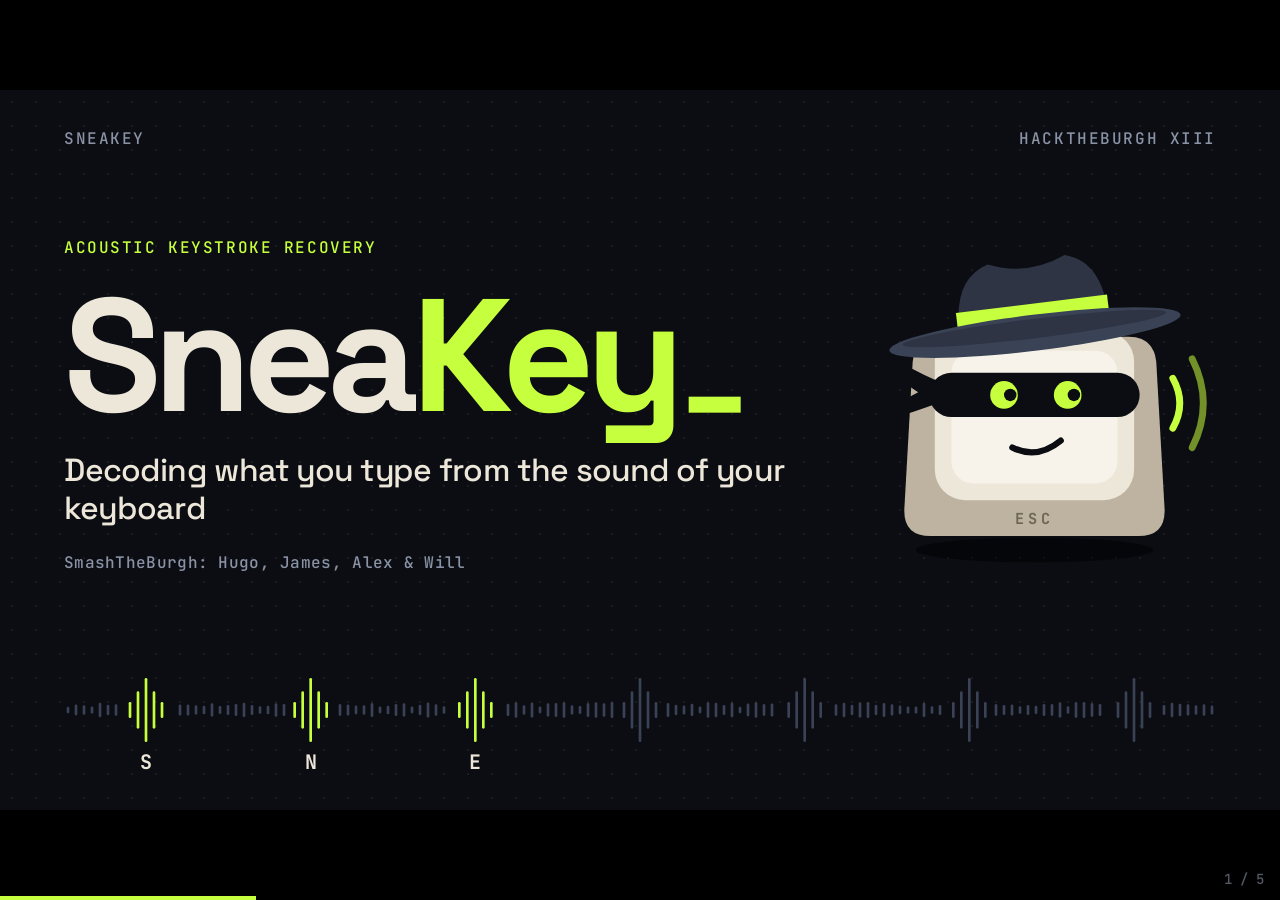
==== presentation/index.html @ 310ee05d "Make 'How SneaKey works' slide text more concise Co-Authored-By: Claude Opus 5.5 <noreply@anthropic." ====
<!doctype html>
<html lang="en">
<head>
<meta charset="utf-8">
<meta name="viewport" content="width=device-width, initial-scale=1">
<title>SneaKey</title>
<link rel="preconnect" href="https://fonts.googleapis.com">
<link href="https://fonts.googleapis.com/css2?family=Space+Grotesk:wght@500;700&family=Inter:wght@400;500;600;700&family=JetBrains+Mono:wght@500;700&display=swap" rel="stylesheet">
<style>
/* ===== Brand tokens ===== */
:root{
  --ink:#0B0D12; --graphite:#1A1E27; --keycap:#EDE7DA; --paper:#F7F3EA; --tab:#D9D0BC;
  --steel:#8A93A6; --dim:#4A5266; --lime:#C6FF3D; --stamp:#E0401F;
  --body-dark:#D6D1C4; --body-dark2:#B9BFCC; --body-paper:#3F3A2F; --label-paper:#5E584B;
  --display:'Space Grotesk', Arial, sans-serif; --text:Inter, Arial, sans-serif; --mono:'JetBrains Mono', Consolas, monospace;
}
*{box-sizing:border-box}
html,body{margin:0;height:100%;background:#000;overflow:hidden}
p,h1,h2,h3,table{margin:0}

/* ===== Stage: fixed 1920x1080 canvas, scaled to fit the window ===== */
#stage{position:fixed;left:50%;top:50%;width:1920px;height:1080px;transform:translate(-50%,-50%) scale(var(--s,0.5));transform-origin:center}
.slide{position:absolute;inset:0;overflow:hidden;opacity:0;visibility:hidden;transition:opacity .5s ease,visibility .5s;font-family:var(--text)}
.slide.active{opacity:1;visibility:visible}
.ink{background-color:var(--ink);background-image:radial-gradient(rgba(237,231,218,.07) 1.5px,transparent 1.5px);background-size:36px 36px;color:var(--keycap)}
.paper{background:var(--keycap);color:var(--ink)}
.content{position:absolute;inset:0;padding:140px 96px 120px;display:flex;flex-direction:column;gap:40px}

/* ===== Type ===== */
.hdr{position:absolute;top:56px;left:96px;right:96px;display:flex;justify-content:space-between;font:500 24px/1.4 var(--mono);letter-spacing:.14em;text-transform:uppercase;color:var(--steel)}
.paper .hdr{color:var(--label-paper)}
.foot{position:absolute;left:96px;right:96px;bottom:48px;font:500 24px/1.4 var(--mono);letter-spacing:.06em;color:var(--steel)}
.paper .foot{color:var(--label-paper)}
.title{font:700 84px/1 var(--display);letter-spacing:-.045em}
.lbl{font:700 24px/1.4 var(--mono);letter-spacing:.12em}
.lime{color:var(--lime)}
.hl{background:var(--lime);color:var(--ink);border-radius:8px;padding:0 12px}
.body{font-size:28px;line-height:1.4}
.ink .body{color:var(--body-dark)} .paper .body{color:var(--body-paper)}

/* ===== Motifs ===== */
.stamp{position:absolute;border:5px solid var(--stamp);border-radius:9px;padding:6px 18px;font:700 36px/1.3 var(--mono);letter-spacing:.12em;color:var(--stamp);text-align:center;transform:rotate(var(--r,-8deg))}
.ink .stamp{background:var(--ink)} .paper .stamp{background:var(--keycap)}
.cursor{display:inline-block;background:var(--lime);animation:blink 1.1s steps(1) infinite}
@keyframes blink{0%,49%{opacity:1}50%,100%{opacity:0}}
.mascot{position:absolute;animation:bob 3.2s ease-in-out infinite}
@keyframes bob{0%,100%{translate:0 0}50%{translate:0 -10px}}

/* ===== Build-in animations: play each time a slide becomes active =====
   Add class="anim" and optional style="--d:.4s" (delay) / "--a:fade" (type). */
.anim{opacity:0}
.active .anim{animation:var(--a,rise) .7s cubic-bezier(.2,.8,.2,1) var(--d,0s) both}
.active .mascot.anim{animation:var(--a,rise) .7s cubic-bezier(.2,.8,.2,1) var(--d,0s) both,bob 3.2s ease-in-out calc(var(--d,0s) + .7s) infinite}
.active .stamp.anim{animation:stamp .55s cubic-bezier(.3,1.4,.5,1) var(--d,0s) both}
@keyframes rise{from{opacity:0;transform:translateY(40px)}to{opacity:1;transform:none}}
@keyframes fade{from{opacity:0}to{opacity:1}}
@keyframes stamp{0%{opacity:0;transform:rotate(var(--r,-8deg)) scale(2.4)}100%{opacity:1;transform:rotate(var(--r,-8deg)) scale(1)}}

/* ===== Slide-specific ===== */
.cases{display:grid;grid-template-columns:repeat(4,1fr);gap:28px}
.case{display:flex;flex-direction:column}
.case .tab{align-self:flex-start;background:var(--tab);border-radius:15px 15px 0 0;padding:9px 24px}
.case .file{flex:1;display:flex;flex-direction:column;gap:16px;background:var(--paper);border:3px solid var(--ink);border-radius:0 15px 15px 15px;padding:36px}
.case .who{font:500 24px/1.4 var(--mono);color:var(--label-paper)}
.case .big{font:700 96px/1 var(--display);letter-spacing:-.04em}
.case .body{font-size:30px}
.case.us .tab{background:var(--lime)} .case.us .file{background:var(--ink)} .case.us .who{color:var(--steel)} .case.us .big{color:var(--lime);font-size:56px} .case.us .body{color:var(--body-dark)}
.bar{background:var(--ink);color:var(--keycap);border-radius:24px;padding:40px 48px}
.bar .body{font-size:32px}

.pipe{display:flex;align-items:center;gap:10px;margin-top:20px}
.step{flex:1;height:440px;display:flex;flex-direction:column;gap:14px;background:var(--graphite);border-radius:24px;padding:24px}
.step.last{border:3px solid var(--lime)}
.step h3{font:700 40px/1.1 var(--display);letter-spacing:-.03em}
.step .cap{font-size:26px;line-height:1.4;color:var(--body-dark2)}
.arrow{width:30px;flex:none}
.guess{height:132px;display:flex;flex-direction:column;justify-content:center;gap:8px}
.guess div{display:flex;align-items:center;gap:12px}
.key{width:38px;height:38px;display:flex;align-items:center;justify-content:center;border-radius:7px;background:var(--keycap);color:var(--ink);font:700 24px var(--mono)}
.train{display:flex;align-items:center;gap:48px;background:var(--keycap);color:var(--ink);border-radius:24px;padding:32px 40px}
.train .stat{display:flex;flex-direction:column;align-items:flex-start;gap:8px}
.train .num{font:700 64px/1 var(--display);letter-spacing:-.04em}
.train small{font-size:24px;color:var(--body-paper)}

.hw{display:grid;grid-template-columns:900px 1fr;gap:44px;align-items:start}
.hw-steps{display:flex;flex-direction:column;gap:16px}
.hw-step{display:grid;grid-template-columns:64px 1fr;gap:16px;background:var(--graphite);border-radius:20px;padding:20px 28px}
.hw-step.svm{border:3px solid var(--lime)}
.hw-step .n{font:700 40px/1.1 var(--display);color:var(--lime)}
.hw-step h3{font:700 34px/1.15 var(--display);letter-spacing:-.02em;margin-bottom:8px}
.hw-step .cap{font-size:23px;line-height:1.38;color:var(--body-dark2)}
.tag{display:inline-block;margin-left:10px;padding:2px 10px;border-radius:6px;background:var(--lime);color:var(--ink);font:700 18px/1.4 var(--mono);letter-spacing:.08em;vertical-align:4px}
.svmfig{margin:0;display:flex;flex-direction:column;gap:18px;background:var(--graphite);border-radius:24px;padding:28px 30px}
.svmfig figcaption{font-size:22px;line-height:1.4;color:var(--body-dark2)}

table.results{width:1250px;border-collapse:collapse;font-size:32px}
table.results th,table.results td{padding:28px 28px;text-align:left}
table.results th{background:var(--ink);color:var(--keycap);font-weight:600}
table.results th:nth-child(2),table.results td:nth-child(2){text-align:center}
table.results tr:nth-child(odd) td{background:var(--paper)} table.results tr:nth-child(even) td{background:#E4DCCB}
table.results tr.hit td{background:var(--lime);font-weight:700}

.steps{width:780px;display:flex;flex-direction:column;gap:52px}
.steps .body{font-size:30px}
.frame{position:absolute;left:960px;top:260px;width:864px;height:620px;background:var(--graphite);border-radius:24px}
#transcript{position:absolute;left:60px;top:60px;width:744px;font-family:var(--mono);color:var(--keycap)}
#transcript .line{font-size:52px;font-weight:700;letter-spacing:4px;height:72px;white-space:pre}
#transcript .bars{display:flex;gap:8px;align-items:flex-end;height:120px;margin-top:40px}
#transcript .bars div{width:36px;border-radius:4px}

.grid4{display:grid;grid-template-columns:1fr 1fr;gap:32px;margin-top:20px}
.tip{display:flex;flex-direction:column;gap:18px;background:var(--paper);border:3px solid var(--ink);border-radius:24px;padding:44px;min-height:330px}
.tip h3{font:700 52px/1.1 var(--display);letter-spacing:-.03em}
.tip .body{font-size:32px}
.tip.dark{background:var(--ink);color:var(--keycap)} .tip.dark .body{color:var(--body-dark)}
.grid2{grid-template-columns:1fr 1fr}
.ink .tip{background:var(--graphite);border-color:var(--graphite);color:var(--keycap)} .ink .tip .body{color:var(--body-dark)}
.tip .chal{font:600 34px/1.3 var(--text);color:var(--lime);min-height:2.6em}

.limits{width:1200px;display:flex;flex-direction:column;gap:30px}
.limits div{display:flex;gap:28px;align-items:baseline}
.limits .n{width:56px;font:700 26px var(--mono);color:var(--lime)}
.limits .t{flex:1;font-size:34px;line-height:1.35;color:var(--body-dark)}

/* ===== Chrome: progress bar, counter, notes ===== */
#progress{position:fixed;left:0;bottom:0;height:4px;background:var(--lime);transition:width .4s}
#counter{position:fixed;right:16px;bottom:12px;font:500 14px var(--mono);color:#8A93A6;opacity:.6}
#notes{position:fixed;left:0;right:0;bottom:0;max-height:40vh;overflow:auto;background:rgba(11,13,18,.95);color:#EDE7DA;font:16px/1.5 Inter, Arial, sans-serif;padding:16px 24px 24px;border-top:2px solid #C6FF3D;white-space:pre-wrap;display:none}
#notes.show{display:block}
aside.notes{display:none}
</style>
</head>
<body>

<!-- Mascot drawings (Agent Esc). Each slide reuses one with <use href="#esc-..."> -->
<svg width="0" height="0" style="position:absolute" aria-hidden="true">
  <defs>
    <g id="esc-body">
      <path d="M58 82 H194 Q212 82 214 100 L220 206 Q221 226 201 226 H51 Q31 226 32 206 L38 100 Q40 82 58 82 Z" fill="#BDB3A0"/>
      <rect x="54" y="78" width="144" height="122" rx="22" fill="#EDE7DA"/>
      <rect x="66" y="92" width="120" height="96" rx="16" fill="#F7F3EA"/>
      <text x="126" y="217" text-anchor="middle" font-family="JetBrains Mono, monospace" font-size="11" font-weight="700" letter-spacing="3" fill="#6E6656">ESC</text>
      <path d="M56 114 Q38 106 22 96 Q28 114 42 122 Q28 128 20 142 Q40 136 56 130 Z" fill="#0B0D12"/>
      <rect x="50" y="108" width="152" height="32" rx="16" fill="#0B0D12"/>
    </g>
    <g id="esc-hat">
      <g transform="rotate(-7 126 76)">
        <path d="M72 78 Q70 34 98 26 Q126 38 154 26 Q182 34 180 78 Z" fill="#2E3444"/>
        <rect x="71" y="58" width="110" height="12" fill="#C6FF3D"/>
        <ellipse cx="126" cy="79" rx="106" ry="13" fill="#3A4256"/>
        <ellipse cx="126" cy="76" rx="96" ry="7" fill="#2E3444"/>
      </g>
    </g>
    <symbol id="esc-listen" viewBox="0 0 260 250">
      <ellipse cx="126" cy="236" rx="86" ry="9" fill="#000" opacity="0.5"/>
      <path d="M226 112 Q236 130 226 148" fill="none" stroke="#C6FF3D" stroke-width="5" stroke-linecap="round"/>
      <path d="M240 98 Q256 130 240 162" fill="none" stroke="#C6FF3D" stroke-width="5" stroke-linecap="round" opacity="0.55"/>
      <use href="#esc-body"/>
      <circle cx="104" cy="124" r="10" fill="#C6FF3D"/><circle cx="150" cy="124" r="10" fill="#C6FF3D"/>
      <circle cx="108.5" cy="124" r="4.5" fill="#0B0D12"/><circle cx="154.5" cy="124" r="4.5" fill="#0B0D12"/>
      <path d="M110 162 Q128 171 145 157" fill="none" stroke="#0B0D12" stroke-width="4.5" stroke-linecap="round"/>
      <use href="#esc-hat"/>
    </symbol>
    <symbol id="esc-decode" viewBox="0 0 260 250">
      <ellipse cx="126" cy="236" rx="86" ry="9" fill="#000" opacity="0.5"/>
      <use href="#esc-body"/>
      <rect x="90" y="119" width="28" height="9" rx="4.5" fill="#C6FF3D"/><rect x="136" y="119" width="28" height="9" rx="4.5" fill="#C6FF3D"/>
      <path d="M114 162 H142" fill="none" stroke="#0B0D12" stroke-width="4.5" stroke-linecap="round"/>
      <use href="#esc-hat"/>
    </symbol>
    <symbol id="esc-closed" viewBox="0 0 260 250">
      <ellipse cx="126" cy="236" rx="86" ry="9" fill="#000" opacity="0.3"/>
      <use href="#esc-body"/>
      <path d="M93 129 Q104 114 115 129" fill="none" stroke="#C6FF3D" stroke-width="6" stroke-linecap="round"/>
      <path d="M139 129 Q150 114 161 129" fill="none" stroke="#C6FF3D" stroke-width="6" stroke-linecap="round"/>
      <path d="M106 156 Q127 178 148 156 Z" fill="#0B0D12"/>
      <use href="#esc-hat"/>
    </symbol>
  </defs>
</svg>

<div id="stage">

<!-- ================= 1. TITLE ================= -->
<section class="slide ink">
  <div class="hdr"><span>SneaKey</span><span>HackTheBurgh XIII</span></div>
  <div class="anim" style="position:absolute;left:96px;top:220px;width:1120px;display:flex;flex-direction:column;gap:36px;--a:fade">
    <p class="lbl lime" style="font-weight:500;letter-spacing:.14em">ACOUSTIC KEYSTROKE RECOVERY</p>
    <h1 style="font:700 240px/.9 var(--display);letter-spacing:-.05em;display:flex;align-items:flex-end">Snea<span class="lime">Key</span><span class="cursor" style="width:78px;height:24px;margin:0 0 22px 18px"></span></h1>
    <p style="font:500 48px/1.2 var(--display);letter-spacing:-.02em">Decoding what you type from the sound of your keyboard</p>
    <p style="font:500 24px var(--mono);letter-spacing:.06em;color:var(--steel)">SmashTheBurgh: Hugo, James, Alex & Will</p>
  </div>
  <svg class="mascot anim" style="left:1290px;top:200px;--d:.3s" width="540" height="519" role="img" aria-label="Agent Esc, the SneaKey mascot, listening"><use href="#esc-listen"/></svg>
  <svg id="strip" style="position:absolute;left:96px;top:880px" width="1728" height="150" viewBox="0 0 1728 150" role="img" aria-label="Waveform: each keystroke spike decodes a letter of SNEAKEY"></svg>
  <aside class="notes">Leave this slide up during the skit (about 1 minute). The strip at the bottom animates on its own.
Timing for a 4-minute slot: skit 1:00, then about 30 seconds per slide.
Opening line after the skit: “That was acted, but the attack is real. Every key on your keyboard sounds slightly different, and a computer can learn to tell them apart.”</aside>
</section>

<!-- ================= 2. RESEARCH ================= -->
<section class="slide paper">
  <div class="hdr"><span>SneaKey</span><span>HackTheBurgh XIII</span></div>
  <div class="content">
    <h2 class="title">Past research</h2>
    <div class="cases">
      <div class="case anim" style="--d:.1s"><p class="tab lbl">2004</p><div class="file"><p class="who">Asonov &amp; Agrawal</p><p class="big">79%</p><p class="body">of keys identified. The first published attack.</p></div></div>
      <div class="case anim" style="--d:.25s"><p class="tab lbl">2005</p><div class="file"><p class="who">Zhuang, Zhou &amp; Tygar</p><p class="big">96%</p><p class="body">of characters at best, using English spelling correction.</p></div></div>
      <div class="case anim" style="--d:.4s"><p class="tab lbl">2023</p><div class="file"><p class="who">Harrison, Toreini &amp; Mehrnezhad</p><p class="big">93%</p><p class="body">over a Zoom call (95% from a nearby phone).</p></div></div>
      <div class="case us anim" style="--d:.55s"><p class="tab lbl">2026</p><div class="file"><p class="who">SneaKey</p><p class="big">Real typing</p><p class="body">Continuous typing, recorded by a laptop’s built-in mic.</p></div></div>
    </div>
    <div class="bar anim" style="--d:.7s"><p class="body" style="color:var(--keycap);display:flex;gap:.3em"><b class="lime" style="flex:none">Why it matters:</b><span>video calls, recorded meetings and phones on the table could all pose an acoustic security risk.</span></p></div>
  </div>
  <p class="foot">SOURCES: IEEE S&amp;P 2004 · ACM CCS 2005 · IEEE EuroS&amp;P Workshops 2023 (arXiv 2308.01074)</p>
  <aside class="notes">“Researchers have warned about this for 20 years. In 2023 it worked over a Zoom call with 93% accuracy. We wanted to see if we could build it ourselves in a weekend.”
If asked: the 2023 study pressed each key 25 times in a row, one at a time, which is easier than real typing. We tested real, continuous typing.</aside>
</section>

<!-- ================= 3. HOW IT WORKS ================= -->
<section class="slide ink">
  <div class="hdr"><span>SneaKey</span><span>HackTheBurgh XIII</span></div>
  <svg class="mascot anim" style="left:1614px;top:50px;--a:fade;--d:1.6s" width="210" height="202" role="img" aria-label="Agent Esc decoding"><use href="#esc-decode"/></svg>
  <div class="content" style="gap:28px">
    <h2 class="title">How SneaKey <span class="lime">works</span></h2>
    <div class="hw">
      <div class="hw-steps">
        <div class="hw-step anim" style="--d:.1s"><p class="n">01</p><div><h3>Find the clicks</h3><p class="cap">Spot sudden jumps in loudness.</p></div></div>
        <div class="hw-step anim" style="--d:.3s"><p class="n">02</p><div><h3>Keep real presses <span class="tag">GBDT</span></h3><p class="cap">Throw out key releases and background noise.</p></div></div>
        <div class="hw-step svm anim" style="--d:.5s"><p class="n">03</p><div><h3>Name the key <span class="tag">SVM</span></h3><p class="cap">Match each press’s sound fingerprint to a key, with a score for every key.</p></div></div>
        <div class="hw-step anim" style="--d:.7s"><p class="n">04</p><div><h3>Filter to real words <span class="tag">LM</span></h3><p class="cap">Keep only the likely letters, then pick the most English-looking text.</p></div></div>
      </div>
      <figure class="svmfig anim" style="--d:.9s">
        <p class="lbl lime">INSIDE STEP 03 · THE SVM</p>
        <svg viewBox="0 0 720 330" width="100%" role="img" aria-label="Illustration of an SVM boundary separating sound fingerprints of the T key from the H key">
          <path d="M300,40 C360,110 300,190 390,300" fill="none" stroke="#EDE7DA" stroke-width="3"/>
          <path d="M262,40 C322,110 262,190 352,300" fill="none" stroke="#8A93A6" stroke-width="2" stroke-dasharray="6 6"/>
          <path d="M338,40 C398,110 338,190 428,300" fill="none" stroke="#8A93A6" stroke-width="2" stroke-dasharray="6 6"/>
          <g fill="#C6FF3D">
            <circle cx="120" cy="100" r="9"/><circle cx="160" cy="155" r="9"/><circle cx="90" cy="190" r="9"/>
            <circle cx="200" cy="110" r="9"/><circle cx="140" cy="235" r="9"/><circle cx="210" cy="210" r="9"/>
            <circle cx="70" cy="135" r="9"/><circle cx="276" cy="145" r="9"/>
          </g>
          <g fill="#E0401F">
            <circle cx="520" cy="110" r="9"/><circle cx="580" cy="165" r="9"/><circle cx="470" cy="210" r="9"/>
            <circle cx="620" cy="100" r="9"/><circle cx="560" cy="245" r="9"/><circle cx="640" cy="210" r="9"/>
            <circle cx="404" cy="200" r="9"/><circle cx="354" cy="88" r="9"/>
          </g>
          <g fill="none" stroke="#EDE7DA" stroke-width="2.5">
            <circle cx="276" cy="145" r="17"/><circle cx="354" cy="88" r="17"/><circle cx="404" cy="200" r="17"/>
          </g>
          <circle cx="232" cy="275" r="12" fill="#0B0D12" stroke="#EDE7DA" stroke-width="3"/>
          <text x="232" y="282" text-anchor="middle" font-family="JetBrains Mono, monospace" font-size="18" font-weight="700" fill="#EDE7DA">?</text>
          <text x="20" y="28" font-family="JetBrains Mono, monospace" font-size="22" font-weight="700" fill="#C6FF3D">clicks of T</text>
          <text x="700" y="28" text-anchor="end" font-family="JetBrains Mono, monospace" font-size="22" font-weight="700" fill="#E0401F">clicks of H</text>
          <text x="254" y="282" font-family="Inter, Arial, sans-serif" font-size="20" fill="#D6D1C4">new click → T side</text>
          <text x="440" y="320" font-family="Inter, Arial, sans-serif" font-size="18" fill="#8A93A6">boundary + margin (dashed)</text>
        </svg>
        <figcaption>Each dot is a training click. A new click gets the key on its side of the boundary.</figcaption>
      </figure>
    </div>
  </div>
  <aside class="notes">One sentence per step:
1. “First we find the clicks: moments where the sound suddenly jumps compared with the room’s background.”
2. “Not every click is a key press. Keys click on release too, so a gradient-boosted tree model checks 13 traits of each click and keeps the real presses.”
3. “For each press we take a 32 ms fingerprint of its pitches, and an SVM, which learned where each key’s fingerprints fall, scores every key.” Point at the figure: “Here it’s squashed to 2D. T’s clicks on one side, H’s on the other; a new click is named by which side it lands on.”
4. “That gives us a probability for each key, so only a few letters are possible per click. A language model then picks the combination that looks most like English.”
The figure is an illustration, not real data.</aside>
</section>

<!-- ================= 4. RESULTS ================= -->
<section class="slide paper">
  <div class="hdr"><span>SneaKey</span><span>HackTheBurgh XIII</span></div>
  <div class="content">
    <h2 class="title">How well does it work?</h2>
    <table class="results anim" style="--d:.1s">
      <tr><th style="width:44%">What we measured</th><th style="width:18%;color:var(--lime)">Accuracy</th><th style="width:38%">What it means</th></tr>
      <tr><td>Random guessing</td><td>4%</td><td>1 in 25 keys</td></tr>
      <tr class="hit"><td>Every key press (real typing)</td><td>[49%]</td><td>About half of all keys right</td></tr>
      <tr><td>Clean keystrokes (one key heard clearly)</td><td>[79%]</td><td>About 4 in 5 right</td></tr>
      <tr><td>Clean keystrokes, top 3 guesses</td><td>[91%]</td><td>Right key almost always in its top 3</td></tr>
    </table>
    <p class="body anim" style="width:1250px;--d:.3s">Tested on [9] typing sessions the model never saw, covering [25] keys. Mistakes are usually a <b>neighbouring</b> key.</p>
  </div>
  <svg class="mascot anim" style="left:1424px;top:330px;--d:.5s" width="400" height="385" role="img" aria-label="Agent Esc, case closed"><use href="#esc-closed"/></svg>
  <p class="stamp anim" style="left:1560px;top:680px;width:250px;--r:-12deg;--d:1s">DECODED</p>
  <aside class="notes">“Random guessing gets 4%. On real typing we get about half. When a key is heard cleanly, 4 out of 5, and 9 out of 10 if we allow three guesses.”
Why the gap: about half of key presses are too quiet for the laptop mic, and fast typing makes sounds overlap.
Placeholders, today’s README values: 49.4%, 79.2%, 91.0%, 9 sessions, 25 keys. With 100+ participants these will change; use the final model’s numbers.</aside>
</section>

<!-- ================= 5. TRACKS ================= -->
<section class="slide ink">
  <div class="hdr"><span>SneaKey</span><span>HackTheBurgh XIII</span></div>
  <div class="content" style="gap:20px">
    <h2 class="title">Our <span class="lime">tracks</span></h2>
    <div class="grid4 grid2">
      <div class="tip anim" style="--d:.1s;min-height:420px"><p class="lbl lime">TRACK 01</p><h3>G-Research</h3><p class="chal">Making the invisible visible</p><p class="body">Keycap frequencies are a leak nobody can see. SneaKey visualises this risk.</p></div>
      <div class="tip anim" style="--d:.25s;min-height:420px"><p class="lbl lime">TRACK 02</p><h3>HRT</h3><p class="chal">Best use of data for predictions and decision making</p><p class="body">50 hackathon participants entered our unconspicuous speed typing contest. SneaKey recorded every keystroke’s sound and label to train our model.</p></div>
    </div>
  </div>
  <aside class="notes">G-Research: “The sound of typing is invisible information. We make it visible as text you can read, and that’s what shows people the risk is real.”
HRT: “We didn’t download a dataset. We ran a speed typing contest here, and 50 other participants typed for us while we recorded the sound and every key they pressed. That’s the data the model learned to predict from.”
Timing: this slide adds about 30 seconds, so the talk is now about 4:30. Trim elsewhere if the slot is strict.</aside>
</section>

</div>

<div id="progress"></div>
<div id="counter"></div>
<div id="notes"></div>

<script>
/* ===== Navigation: ←/→, Space, PageUp/PageDown, Home/End, click. F = fullscreen, N = speaker notes ===== */
const slides=[...document.querySelectorAll('.slide')], stage=document.getElementById('stage');
let cur=0;
function fit(){stage.style.setProperty('--s',Math.min(innerWidth/1920,innerHeight/1080))}
function show(i){
  cur=Math.max(0,Math.min(slides.length-1,i));
  slides.forEach((s,k)=>s.classList.toggle('active',k===cur));
  document.getElementById('progress').style.width=((cur+1)/slides.length*100)+'%';
  document.getElementById('counter').textContent=(cur+1)+' / '+slides.length;
  const n=slides[cur].querySelector('aside.notes');document.getElementById('notes').textContent=n?n.textContent.trim():'';
  history.replaceState(null,'','#'+(cur+1));
}
addEventListener('resize',fit);
addEventListener('keydown',e=>{
  if(['ArrowRight','PageDown',' ','Enter'].includes(e.key)){e.preventDefault();show(cur+1)}
  else if(['ArrowLeft','PageUp','Backspace'].includes(e.key)){e.preventDefault();show(cur-1)}
  else if(e.key==='Home')show(0); else if(e.key==='End')show(slides.length-1);
  else if(e.key==='f'||e.key==='F'){document.fullscreenElement?document.exitFullscreen():document.documentElement.requestFullscreen()}
  else if(e.key==='n'||e.key==='N'){document.getElementById('notes').classList.toggle('show')}
});
addEventListener('click',e=>{if(e.target.closest('#notes,video,a'))return;show(e.clientX>innerWidth/2?cur+1:cur-1)});
fit();show((parseInt(location.hash.slice(1))||1)-1);

/* ===== Seeded random so the illustrations look the same every time ===== */
function rng(seed){return()=>(seed=(seed*16807)%2147483647)/2147483647}

/* ===== Cover strip: spikes light up and decode S-N-E-A-K-E-Y ===== */
(function(){
  const svg=document.getElementById('strip'),L='SNEAKEY',W=1728,N=L.length,seg=W/N,y=50,r=rng(11),H=[10,26,46,26,10];
  const cx=[...Array(N)].map((_,i)=>Math.round(seg*i+seg/2));let o='';
  for(let x=6;x<W;x+=12){if(cx.some(c=>Math.abs(x-c)<40))continue;const h=3+r()*7;o+=`<line x1="${x}" x2="${x}" y1="${y-h}" y2="${y+h}" stroke="#3A4256" stroke-width="4" stroke-linecap="round"/>`}
  cx.forEach((c,i)=>{o+=`<g id="k${i}" stroke="#3A4256" stroke-width="4" stroke-linecap="round">`+H.map((h,j)=>`<line x1="${c+(j-2)*12}" x2="${c+(j-2)*12}" y1="${y-h}" y2="${y+h}"/>`).join('')+`</g><text id="t${i}" x="${c}" y="138" text-anchor="middle" font-family="JetBrains Mono, monospace" font-size="30" font-weight="700" fill="${i>=N-3?'#C6FF3D':'#EDE7DA'}" opacity="0">${L[i]}</text>`});
  svg.innerHTML=o;let n=0;
  function step(){if(n<N){svg.querySelector('#k'+n).setAttribute('stroke','#C6FF3D');svg.querySelector('#t'+n).setAttribute('opacity','1');n++;setTimeout(step,420)}
    else setTimeout(()=>{for(let k=0;k<N;k++){svg.querySelector('#k'+k).setAttribute('stroke','#3A4256');svg.querySelector('#t'+k).setAttribute('opacity','0')}n=0;step()},2600)}
  setTimeout(step,700);
})();

/* ===== Pipeline illustrations (not real data) ===== */
document.querySelectorAll('svg.wave').forEach(svg=>{
  const kind=svg.dataset.kind,r=rng(7),y=60,C=[36,96,156,212];let noise='',spikes='',o='';
  if(kind==='raw'||kind==='marks'){
    for(let x=4;x<240;x+=6){const d=Math.min(...C.map(c=>Math.abs(x-c)));
      if(d<=12){const h=[44,30,16][Math.floor(d/6)]||8;spikes+=`M${x} ${y-h}V${y+h} `}else{const h=2+r()*4;noise+=`M${x} ${(y-h).toFixed(0)}V${(y+h).toFixed(0)} `}}
    o=`<path d="${noise}" stroke="#4A5266" stroke-width="3" stroke-linecap="round" ${kind==='marks'?'stroke-opacity=".6"':''}/><path d="${spikes}" stroke="#C6FF3D" stroke-width="3" stroke-linecap="round"/>`;
    if(kind==='marks')C.forEach(c=>o+=`<path d="M${c} 6V114" stroke="#EDE7DA" stroke-width="2" stroke-dasharray="5 4"/><circle cx="${c}" cy="6" r="5" fill="#EDE7DA"/>`);
  }else if(kind==='clip'){
    o='<rect x="30" y="2" width="206" height="116" rx="6" fill="#C6FF3D" fill-opacity=".1" stroke="#C6FF3D" stroke-width="2" stroke-dasharray="6 4"/>';
    for(let x=6,i=0;x<240;x+=8,i++){const t=(x-40)/200,h=x<40?3:Math.max(3,52*Math.exp(-t*4.5)*(.75+.25*Math.abs(Math.sin(i*1.7))));spikes+=`M${x} ${(y-h).toFixed(0)}V${(y+h).toFixed(0)} `}
    o+=`<path d="${spikes}" stroke="#C6FF3D" stroke-width="4" stroke-linecap="round"/>`;
  }else if(kind==='spec'){
    for(let c=0;c<12;c++)for(let w=0;w<8;w++){const t=c/12,f=w/8;let v=Math.exp(-t*3)*(.5+.5*Math.sin(f*9+1.3))*(t>.05?1:.15)+r()*.1;v=Math.min(1,Math.max(.05,v));
      o+=`<rect x="${c*20+1}" y="${w*15+1}" width="18" height="13" rx="2" fill="#C6FF3D" fill-opacity="${v.toFixed(2)}"/>`}
  }
  svg.innerHTML=o;
});

/* ===== Demo placeholder: live transcript with per-key confidence (made-up values) ===== */
(function(){
  const box=document.getElementById('transcript');if(!box)return;
  const line=box.querySelector('.line'),bars=box.querySelector('.bars'),P=['hello world','sneakey','meet at 9'];let p=0,i=0,blink=true;
  const esc=s=>s.replace(/&/g,'&amp;').replace(/</g,'&lt;');
  function render(){line.innerHTML='&gt; '+esc(P[p].slice(0,i))+'<span style="color:#C6FF3D">'+(blink?'_':' ')+'</span>'}
  function bar(ch){const d=document.createElement('div');if(ch===' '){d.style.height='6px';d.style.background='#2B3140'}else{const c=.35+Math.random()*.65;d.style.height=Math.round(c*110)+'px';d.style.background=c>.7?'#C6FF3D':c>.5?'#8A93A6':'#4A5266'}bars.appendChild(d)}
  function tick(){if(i<P[p].length){bar(P[p][i]);i++;render();setTimeout(tick,260+Math.random()*180)}else setTimeout(()=>{p=(p+1)%P.length;i=0;bars.innerHTML='';render();tick()},2200)}
  setInterval(()=>{blink=!blink;render()},530);render();setTimeout(tick,800);
})();
</script>
</body>
</html>
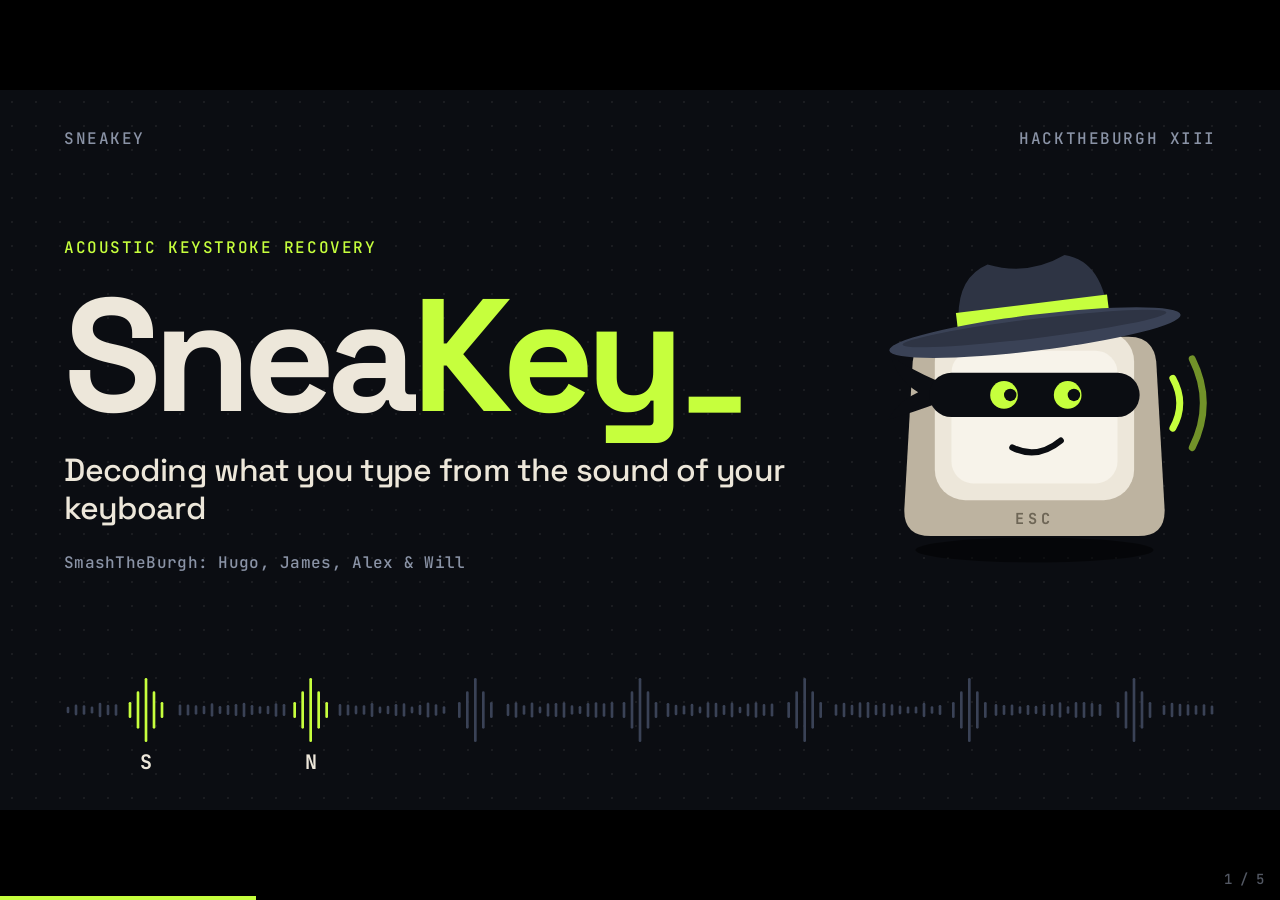
==== commit 381e2851: "Update results slide with keyboard_timing_v6 figures Co-Authored-By: Claude Opus 5.5 <noreply@anthro" ====
--- a/presentation/index.html
+++ b/presentation/index.html
@@ -94,7 +94,7 @@
 .svmfig figcaption{font-size:22px;line-height:1.4;color:var(--body-dark2)}
 
 table.results{width:1250px;border-collapse:collapse;font-size:32px}
-table.results th,table.results td{padding:28px 28px;text-align:left}
+table.results th,table.results td{padding:22px 28px;text-align:left}
 table.results th{background:var(--ink);color:var(--keycap);font-weight:600}
 table.results th:nth-child(2),table.results td:nth-child(2){text-align:center}
 table.results tr:nth-child(odd) td{background:var(--paper)} table.results tr:nth-child(even) td{background:#E4DCCB}
@@ -273,18 +273,19 @@
     <h2 class="title">How well does it work?</h2>
     <table class="results anim" style="--d:.1s">
       <tr><th style="width:44%">What we measured</th><th style="width:18%;color:var(--lime)">Accuracy</th><th style="width:38%">What it means</th></tr>
-      <tr><td>Random guessing</td><td>4%</td><td>1 in 25 keys</td></tr>
-      <tr class="hit"><td>Every key press (real typing)</td><td>[49%]</td><td>About half of all keys right</td></tr>
-      <tr><td>Clean keystrokes (one key heard clearly)</td><td>[79%]</td><td>About 4 in 5 right</td></tr>
-      <tr><td>Clean keystrokes, top 3 guesses</td><td>[91%]</td><td>Right key almost always in its top 3</td></tr>
+      <tr><td>Random guessing</td><td>2%</td><td>1 in 46 keys</td></tr>
+      <tr><td>Always guess Space</td><td>16%</td><td>The most common key</td></tr>
+      <tr class="hit"><td>From the recording alone</td><td>50%</td><td>About half of all keys right</td></tr>
+      <tr><td>When the click is found correctly</td><td>56%</td><td>More than half named right</td></tr>
+      <tr><td>Right key in its top 5 guesses</td><td>82%</td><td>About 4 in 5, out of 46 keys</td></tr>
     </table>
-    <p class="body anim" style="width:1250px;--d:.3s">Tested on [9] typing sessions the model never saw, covering [25] keys. Mistakes are usually a <b>neighbouring</b> key.</p>
+    <p class="body anim" style="width:1250px;--d:.3s">Tested on a typing session the model never saw: <b>1,045</b> key presses, <b>519</b> found and named correctly.</p>
   </div>
   <svg class="mascot anim" style="left:1424px;top:330px;--d:.5s" width="400" height="385" role="img" aria-label="Agent Esc, case closed"><use href="#esc-closed"/></svg>
   <p class="stamp anim" style="left:1560px;top:680px;width:250px;--r:-12deg;--d:1s">DECODED</p>
-  <aside class="notes">“Random guessing gets 4%. On real typing we get about half. When a key is heard cleanly, 4 out of 5, and 9 out of 10 if we allow three guesses.”
-Why the gap: about half of key presses are too quiet for the laptop mic, and fast typing makes sounds overlap.
-Placeholders, today’s README values: 49.4%, 79.2%, 91.0%, 9 sessions, 25 keys. With 100+ participants these will change; use the final model’s numbers.</aside>
+  <aside class="notes">“Random guessing gets 2%, and always guessing Space gets 16%. From the recording alone we name about half of all keys. When we find the click correctly, it’s 56%, and the right key is in our top 5 guesses 82% of the time.”
+Why the gap between 50% and 56%: some presses are missed or mixed up with key releases and noise. The press filter keeps 85% real presses and finds 77% of them.
+Source: keyboard_timing_v6, one unseen test session of 1,045 presses (519 found and named correctly), 46 keys. Tested on one keyboard, mic and typist, so results will differ elsewhere.</aside>
 </section>
 
 <!-- ================= 5. TRACKS ================= -->
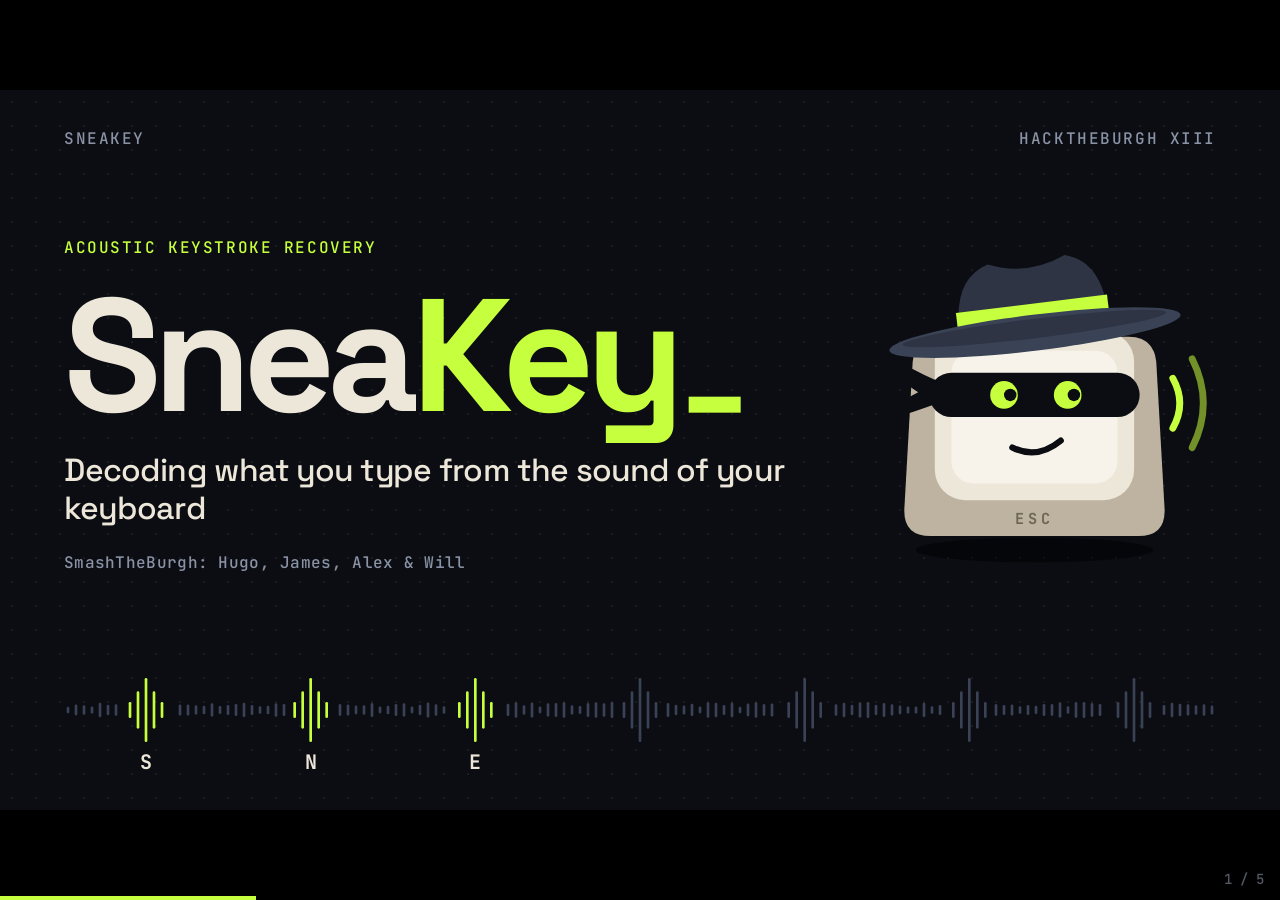
==== commit 6f4daf8d: "Enlarge mascot on 'How SneaKey works' slide Co-Authored-By: Claude Opus 5.5 <noreply@anthropic.com>" ====
--- a/presentation/index.html
+++ b/presentation/index.html
@@ -218,7 +218,7 @@
 <!-- ================= 3. HOW IT WORKS ================= -->
 <section class="slide ink">
   <div class="hdr"><span>SneaKey</span><span>HackTheBurgh XIII</span></div>
-  <svg class="mascot anim" style="left:1614px;top:50px;--a:fade;--d:1.6s" width="210" height="202" role="img" aria-label="Agent Esc decoding"><use href="#esc-decode"/></svg>
+  <svg class="mascot anim" style="left:1574px;top:826px;--a:fade;--d:1.6s" width="250" height="240" role="img" aria-label="Agent Esc decoding"><use href="#esc-decode"/></svg>
   <div class="content" style="gap:28px">
     <h2 class="title">How SneaKey <span class="lime">works</span></h2>
     <div class="hw">
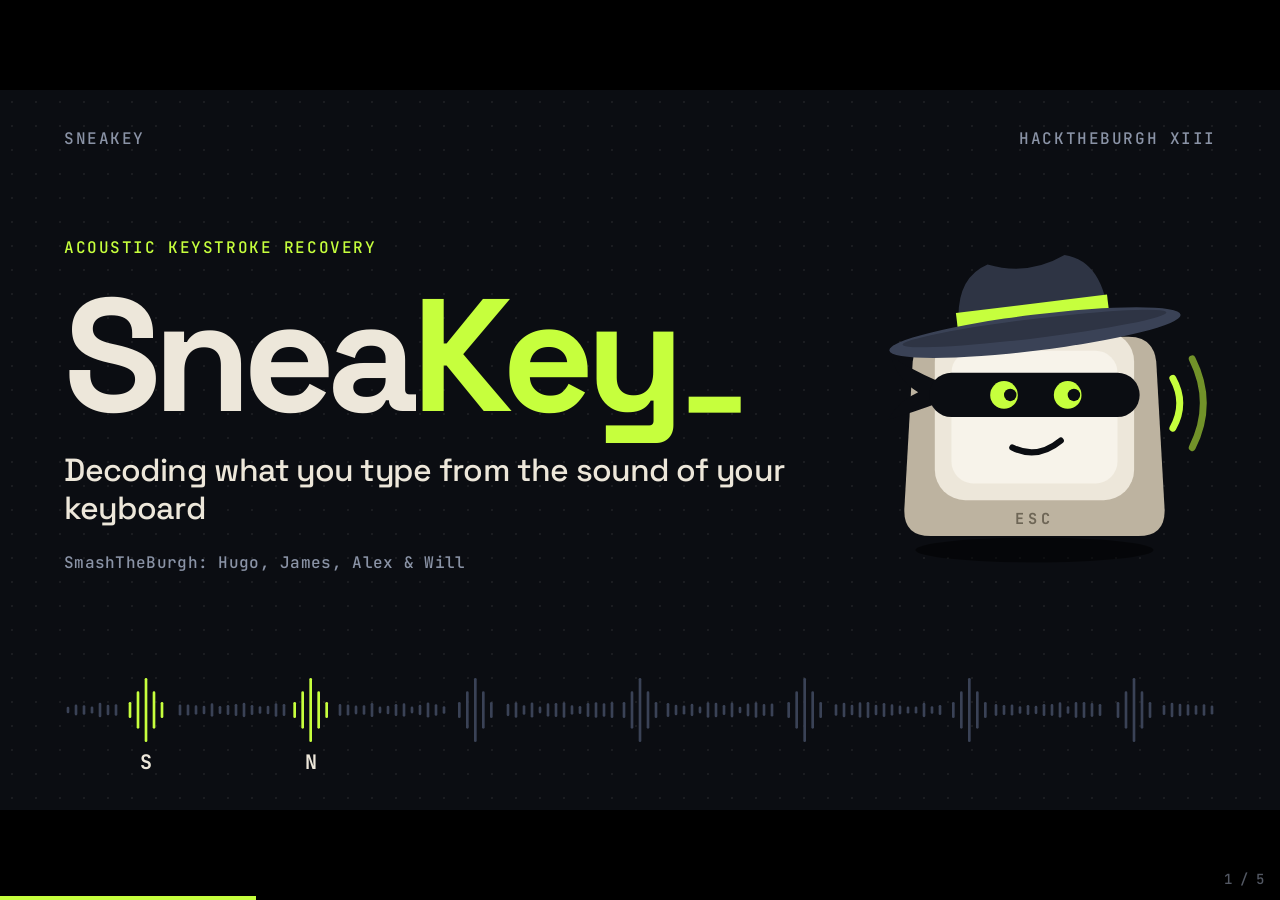
==== commit ac0d7f8b: "Add caveats to past research slide Co-Authored-By: Claude Opus 5.5 <noreply@anthropic.com>" ====
--- a/presentation/index.html
+++ b/presentation/index.html
@@ -203,16 +203,18 @@
   <div class="content">
     <h2 class="title">Past research</h2>
     <div class="cases">
-      <div class="case anim" style="--d:.1s"><p class="tab lbl">2004</p><div class="file"><p class="who">Asonov &amp; Agrawal</p><p class="big">79%</p><p class="body">of keys identified. The first published attack.</p></div></div>
-      <div class="case anim" style="--d:.25s"><p class="tab lbl">2005</p><div class="file"><p class="who">Zhuang, Zhou &amp; Tygar</p><p class="big">96%</p><p class="body">of characters at best, using English spelling correction.</p></div></div>
-      <div class="case anim" style="--d:.4s"><p class="tab lbl">2023</p><div class="file"><p class="who">Harrison, Toreini &amp; Mehrnezhad</p><p class="big">93%</p><p class="body">over a Zoom call (95% from a nearby phone).</p></div></div>
-      <div class="case us anim" style="--d:.55s"><p class="tab lbl">2026</p><div class="file"><p class="who">SneaKey</p><p class="big">Real typing</p><p class="body">Continuous typing, recorded by a laptop’s built-in mic.</p></div></div>
+      <div class="case anim" style="--d:.1s"><p class="tab lbl">2004</p><div class="file"><p class="who">Asonov &amp; Agrawal</p><p class="big">79%</p><p class="body">of keys identified, pressed one at a time. The first published attack.</p></div></div>
+      <div class="case anim" style="--d:.25s"><p class="tab lbl">2005</p><div class="file"><p class="who">Zhuang, Zhou &amp; Tygar</p><p class="big">96%</p><p class="body">of characters at best, only after English spelling correction.</p></div></div>
+      <div class="case anim" style="--d:.4s"><p class="tab lbl">2023</p><div class="file"><p class="who">Harrison, Toreini &amp; Mehrnezhad</p><p class="big">93%</p><p class="body">over a Zoom call (95% from a nearby phone), each key pressed 25 times in a row.</p></div></div>
+      <div class="case us anim" style="--d:.55s"><p class="tab lbl">2026</p><div class="file"><p class="who">SneaKey</p><p class="big">Real typing</p><p class="body">Continuous typing, heard by the same laptop’s built-in mic. No extra device.</p></div></div>
     </div>
     <div class="bar anim" style="--d:.7s"><p class="body" style="color:var(--keycap);display:flex;gap:.3em"><b class="lime" style="flex:none">Why it matters:</b><span>video calls, recorded meetings and phones on the table could all pose an acoustic security risk.</span></p></div>
   </div>
   <p class="foot">SOURCES: IEEE S&amp;P 2004 · ACM CCS 2005 · IEEE EuroS&amp;P Workshops 2023 (arXiv 2308.01074)</p>
   <aside class="notes">“Researchers have warned about this for 20 years. In 2023 it worked over a Zoom call with 93% accuracy. We wanted to see if we could build it ourselves in a weekend.”
-If asked: the 2023 study pressed each key 25 times in a row, one at a time, which is easier than real typing. We tested real, continuous typing.</aside>
+If asked: past work recognised keys in isolation under controlled recording. Asonov’s typist pressed one key at a time; the 2023 study pressed each key 25 times in a row on a MacBook Pro, and its accuracy fell to roughly 40–64% with touch-typing. Zhuang’s raw result was about 60%; the 96% comes after English language constraints.
+How we differ: (1) continuous, natural typing, where keystrokes overlap, so finding each press is part of the problem; (2) the victim laptop’s own mic, with no phone, external mic or Zoom stream. That is the most realistic attack (any app with mic permission) and the hardest audio: centimetres from the keys, with chassis vibration and fan noise.
+Caveat: these accuracies use different tasks and setups, so they aren’t directly comparable with ours.</aside>
 </section>
 
 <!-- ================= 3. HOW IT WORKS ================= -->
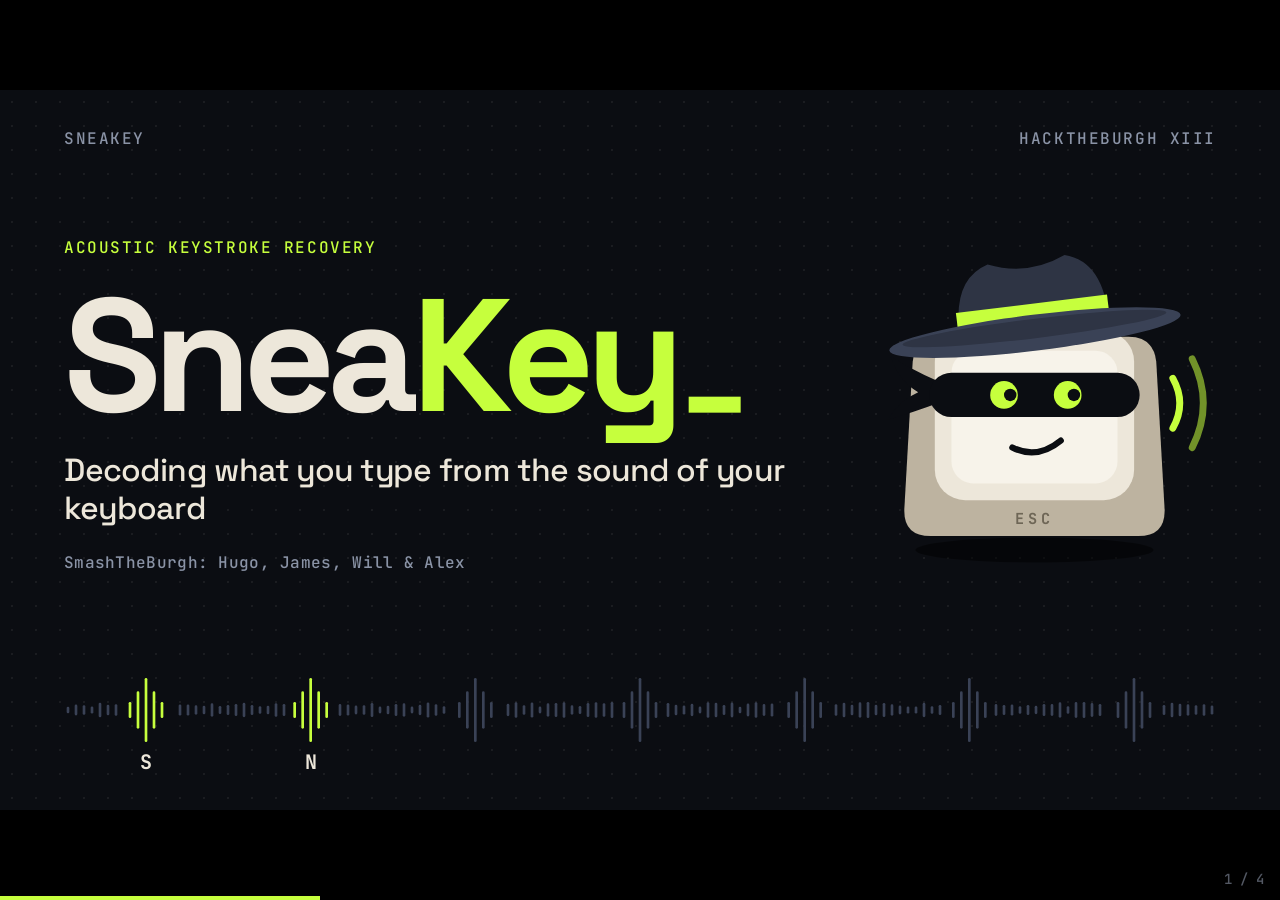
==== commit ac9c7033: "Refactor code structure for improved readability and maintainability" ====
--- a/presentation/index.html
+++ b/presentation/index.html
@@ -60,12 +60,11 @@
 .cases{display:grid;grid-template-columns:repeat(4,1fr);gap:28px}
 .case{display:flex;flex-direction:column}
 .case .tab{align-self:flex-start;background:var(--tab);border-radius:15px 15px 0 0;padding:9px 24px}
-.case .file{flex:1;display:flex;flex-direction:column;gap:16px;background:var(--paper);border:3px solid var(--ink);border-radius:0 15px 15px 15px;padding:36px}
-.case .who{font:500 24px/1.4 var(--mono);color:var(--label-paper)}
-.case .big{font:700 96px/1 var(--display);letter-spacing:-.04em}
-.case .body{font-size:30px}
-.case.us .tab{background:var(--lime)} .case.us .file{background:var(--ink)} .case.us .who{color:var(--steel)} .case.us .big{color:var(--lime);font-size:56px} .case.us .body{color:var(--body-dark)}
-.bar{background:var(--ink);color:var(--keycap);border-radius:24px;padding:40px 48px}
+.case .file{flex:1;display:flex;flex-direction:column;gap:20px;background:var(--paper);border:3px solid var(--ink);border-radius:0 15px 15px 15px;padding:32px}
+.case .big{font:700 46px/1.05 var(--display);letter-spacing:-.03em}
+.case .body{font-size:28px}
+.case.us .tab{background:var(--lime)} .case.us .file{background:var(--ink)} .case.us .big{color:var(--lime)} .case.us .body{color:var(--body-dark)}
+.bar{background:var(--ink);color:var(--keycap);border-radius:24px;padding:32px 48px}
 .bar .body{font-size:32px}
 
 .pipe{display:flex;align-items:center;gap:10px;margin-top:20px}
@@ -85,16 +84,21 @@
 .hw{display:grid;grid-template-columns:900px 1fr;gap:44px;align-items:start}
 .hw-steps{display:flex;flex-direction:column;gap:16px}
 .hw-step{display:grid;grid-template-columns:64px 1fr;gap:16px;background:var(--graphite);border-radius:20px;padding:20px 28px}
-.hw-step.svm{border:3px solid var(--lime)}
+.hw-step{cursor:pointer;border:3px solid transparent;transition:border-color .25s,background .25s}
+.hw-step:hover{border-color:#3A4256}
+.hw-step.on{border-color:var(--lime)}
+
+.hw-panel{grid-area:1/1;display:flex;flex-direction:column;gap:18px;opacity:0;visibility:hidden;transition:opacity .35s,visibility .35s}
+.hw-panel.on{opacity:1;visibility:visible}
 .hw-step .n{font:700 40px/1.1 var(--display);color:var(--lime)}
 .hw-step h3{font:700 34px/1.15 var(--display);letter-spacing:-.02em;margin-bottom:8px}
 .hw-step .cap{font-size:23px;line-height:1.38;color:var(--body-dark2)}
 .tag{display:inline-block;margin-left:10px;padding:2px 10px;border-radius:6px;background:var(--lime);color:var(--ink);font:700 18px/1.4 var(--mono);letter-spacing:.08em;vertical-align:4px}
-.svmfig{margin:0;display:flex;flex-direction:column;gap:18px;background:var(--graphite);border-radius:24px;padding:28px 30px}
-.svmfig figcaption{font-size:22px;line-height:1.4;color:var(--body-dark2)}
+.svmfig{margin:0;display:grid;background:var(--graphite);border-radius:24px;padding:28px 30px}
+.svmfig figcaption,.hw-panel figcaption{font-size:22px;line-height:1.4;color:var(--body-dark2)}
 
 table.results{width:1250px;border-collapse:collapse;font-size:32px}
-table.results th,table.results td{padding:22px 28px;text-align:left}
+table.results th,table.results td{padding:18px 28px;text-align:left}
 table.results th{background:var(--ink);color:var(--keycap);font-weight:600}
 table.results th:nth-child(2),table.results td:nth-child(2){text-align:center}
 table.results tr:nth-child(odd) td{background:var(--paper)} table.results tr:nth-child(even) td{background:#E4DCCB}
@@ -188,7 +192,7 @@
     <p class="lbl lime" style="font-weight:500;letter-spacing:.14em">ACOUSTIC KEYSTROKE RECOVERY</p>
     <h1 style="font:700 240px/.9 var(--display);letter-spacing:-.05em;display:flex;align-items:flex-end">Snea<span class="lime">Key</span><span class="cursor" style="width:78px;height:24px;margin:0 0 22px 18px"></span></h1>
     <p style="font:500 48px/1.2 var(--display);letter-spacing:-.02em">Decoding what you type from the sound of your keyboard</p>
-    <p style="font:500 24px var(--mono);letter-spacing:.06em;color:var(--steel)">SmashTheBurgh: Hugo, James, Alex & Will</p>
+    <p style="font:500 24px var(--mono);letter-spacing:.06em;color:var(--steel)">SmashTheBurgh: Hugo, James, Will & Alex</p>
   </div>
   <svg class="mascot anim" style="left:1290px;top:200px;--d:.3s" width="540" height="519" role="img" aria-label="Agent Esc, the SneaKey mascot, listening"><use href="#esc-listen"/></svg>
   <svg id="strip" style="position:absolute;left:96px;top:880px" width="1728" height="150" viewBox="0 0 1728 150" role="img" aria-label="Waveform: each keystroke spike decodes a letter of SNEAKEY"></svg>
@@ -202,16 +206,17 @@
   <div class="hdr"><span>SneaKey</span><span>HackTheBurgh XIII</span></div>
   <div class="content">
     <h2 class="title">Past research</h2>
-    <div class="cases">
-      <div class="case anim" style="--d:.1s"><p class="tab lbl">2004</p><div class="file"><p class="who">Asonov &amp; Agrawal</p><p class="big">79%</p><p class="body">of keys identified, pressed one at a time. The first published attack.</p></div></div>
-      <div class="case anim" style="--d:.25s"><p class="tab lbl">2005</p><div class="file"><p class="who">Zhuang, Zhou &amp; Tygar</p><p class="big">96%</p><p class="body">of characters at best, only after English spelling correction.</p></div></div>
-      <div class="case anim" style="--d:.4s"><p class="tab lbl">2023</p><div class="file"><p class="who">Harrison, Toreini &amp; Mehrnezhad</p><p class="big">93%</p><p class="body">over a Zoom call (95% from a nearby phone), each key pressed 25 times in a row.</p></div></div>
-      <div class="case us anim" style="--d:.55s"><p class="tab lbl">2026</p><div class="file"><p class="who">SneaKey</p><p class="big">Real typing</p><p class="body">Continuous typing, heard by the same laptop’s built-in mic. No extra device.</p></div></div>
+    <div class="cases" style="margin-top:24px">
+      <div class="case anim" style="--d:.1s"><p class="tab lbl">2004</p><div class="file"><p class="big">One key at a time</p><p class="body">Only tests single keys, real typing never tested.</p></div></div>
+      <div class="case anim" style="--d:.25s"><p class="tab lbl">2005</p><div class="file"><p class="big">Relies on dictionaries</p><p class="body">Accuracy relies on English spell-check. Passwords slip through.</p></div></div>
+      <div class="case anim" style="--d:.4s"><p class="tab lbl">2023</p><div class="file"><p class="big">Updated, but still single key</p><p class="body">Each key tapped 25× in a row. Drops on natural typing.</p></div></div>
+      <div class="case us anim" style="--d:.55s"><p class="tab lbl">2026</p><div class="file"><p class="big">Various forms of text</p><p class="body">Trained on continuous, natural typing via the laptop’s own microphone.</p></div></div>
     </div>
-    <div class="bar anim" style="--d:.7s"><p class="body" style="color:var(--keycap);display:flex;gap:.3em"><b class="lime" style="flex:none">Why it matters:</b><span>video calls, recorded meetings and phones on the table could all pose an acoustic security risk.</span></p></div>
+    <div class="bar anim" style="--d:.7s"><p class="body" style="color:var(--keycap);display:flex;gap:.3em"><b class="lime" style="flex:none">Why it matters:</b><span>video calls, apps with microphone access and even phones on the desk can pose an acoustic security risk.</span></p></div>
   </div>
+  <p class="stamp anim" style="left:1610px;top:270px;width:250px;--r:10deg;--d:.85s;background:transparent">SNEAKEY</p>
   <p class="foot">SOURCES: IEEE S&amp;P 2004 · ACM CCS 2005 · IEEE EuroS&amp;P Workshops 2023 (arXiv 2308.01074)</p>
-  <aside class="notes">“Researchers have warned about this for 20 years. In 2023 it worked over a Zoom call with 93% accuracy. We wanted to see if we could build it ourselves in a weekend.”
+  <aside class="notes">“Researchers have warned about this for 20 years, but every study made it easy for itself. Keys pressed one at a time, spelling correction doing the heavy lifting, or each key tapped 25 times in a row. Nobody types like that. We trained on people typing full sentences, which is what an attacker would actually hear.”
 If asked: past work recognised keys in isolation under controlled recording. Asonov’s typist pressed one key at a time; the 2023 study pressed each key 25 times in a row on a MacBook Pro, and its accuracy fell to roughly 40–64% with touch-typing. Zhuang’s raw result was about 60%; the 96% comes after English language constraints.
 How we differ: (1) continuous, natural typing, where keystrokes overlap, so finding each press is part of the problem; (2) the victim laptop’s own mic, with no phone, external mic or Zoom stream. That is the most realistic attack (any app with mic permission) and the hardest audio: centimetres from the keys, with chassis vibration and fan noise.
 Caveat: these accuracies use different tasks and setups, so they aren’t directly comparable with ours.</aside>
@@ -225,13 +230,42 @@
     <h2 class="title">How SneaKey <span class="lime">works</span></h2>
     <div class="hw">
       <div class="hw-steps">
-        <div class="hw-step anim" style="--d:.1s"><p class="n">01</p><div><h3>Find the clicks</h3><p class="cap">Spot sudden jumps in loudness.</p></div></div>
-        <div class="hw-step anim" style="--d:.3s"><p class="n">02</p><div><h3>Keep real presses <span class="tag">GBDT</span></h3><p class="cap">Throw out key releases and background noise.</p></div></div>
-        <div class="hw-step svm anim" style="--d:.5s"><p class="n">03</p><div><h3>Name the key <span class="tag">SVM</span></h3><p class="cap">Match each press’s sound fingerprint to a key, with a score for every key.</p></div></div>
-        <div class="hw-step anim" style="--d:.7s"><p class="n">04</p><div><h3>Filter to real words <span class="tag">LM</span></h3><p class="cap">Keep only the likely letters, then pick the most English-looking text.</p></div></div>
+        <div class="hw-step on anim" style="--d:.1s" data-step="1"><p class="n">01</p><div><h3>Find the clicks</h3><p class="cap">Spot sudden jumps in loudness.</p></div></div>
+        <div class="hw-step anim" style="--d:.3s" data-step="2"><p class="n">02</p><div><h3>Keep real presses <span class="tag">GBDT</span></h3><p class="cap">Throw out key releases and background noise.</p></div></div>
+        <div class="hw-step anim" style="--d:.5s" data-step="3"><p class="n">03</p><div><h3>Name the key <span class="tag">SVM</span></h3><p class="cap">Match each press’s sound fingerprint to a key, with a score for every key.</p></div></div>
+        <div class="hw-step anim" style="--d:.7s" data-step="4"><p class="n">04</p><div><h3>Filter to real words <span class="tag">LM</span></h3><p class="cap">Keep only the likely letters, then pick the most English-looking text.</p></div></div>
       </div>
       <figure class="svmfig anim" style="--d:.9s">
-        <p class="lbl lime">INSIDE STEP 03 · THE SVM</p>
+        <div class="hw-panel on" data-step="1">
+          <p class="lbl lime">INSIDE STEP 01 · FINDING CLICKS</p>
+        <svg viewBox="0 0 720 330" width="100%" role="img" aria-label="Spectral flux over time with a dashed threshold; peaks above it are marked as clicks">
+          <line x1="30" y1="270" x2="700" y2="270" stroke="#3A4256" stroke-width="2"/>
+          <polyline points="30,208 40,208 50,209 60,210 70,211 80,211 90,212 100,212 110,213 120,213 130,213 140,213 150,213 160,213 170,213 180,212 190,212 200,211 210,211 220,210 230,209 240,209 250,208 260,207 270,206 280,205 290,204 300,203 310,203 320,202 330,201 340,200 350,200 360,199 370,198 380,198 390,198 400,197 410,197 420,197 430,197 440,197 450,197 460,198 470,198 480,198 490,199 500,200 510,200 520,201 530,202 540,203 550,204 560,205 570,205 580,206 590,207 600,208 610,209 620,210 630,210 640,211 650,211 660,212 670,212 680,213 690,213 700,213" fill="none" stroke="#8A93A6" stroke-width="2.5" stroke-dasharray="8 7"/>
+          <polyline points="30,257 33,259 36,254 39,258 42,259 45,254 48,247 51,249 54,249 57,257 60,252 63,256 66,258 69,259 72,257 75,247 78,248 81,240 84,209 87,162 90,106 93,163 96,208 99,242 102,259 105,247 108,248 111,252 114,256 117,247 120,252 123,248 126,248 129,253 132,254 135,252 138,254 141,252 144,240 147,220 150,198 153,221 156,239 159,253 162,251 165,256 168,255 171,250 174,256 177,252 180,247 183,259 186,259 189,257 192,249 195,251 198,257 201,255 204,258 207,254 210,259 213,250 216,247 219,247 222,250 225,247 228,213 231,167 234,105 237,128 240,184 243,228 246,247 249,260 252,259 255,258 258,249 261,255 264,256 267,259 270,246 273,254 276,257 279,259 282,259 285,258 288,251 291,249 294,228 297,200 300,162 303,196 306,228 309,250 312,254 315,257 318,248 321,248 324,253 327,260 330,256 333,257 336,257 339,257 342,248 345,258 348,259 351,247 354,252 357,246 360,254 363,247 366,251 369,249 372,250 375,253 378,259 381,239 384,204 387,156 390,97 393,157 396,204 399,239 402,247 405,259 408,246 411,247 414,251 417,259 420,247 423,258 426,246 429,251 432,259 435,258 438,251 441,252 444,250 447,247 450,257 453,260 456,247 459,256 462,250 465,240 468,227 471,223 474,236 477,248 480,253 483,260 486,252 489,253 492,248 495,251 498,258 501,255 504,249 507,253 510,260 513,248 516,248 519,259 522,252 525,255 528,249 531,256 534,255 537,228 540,179 543,120 546,96 549,163 552,214 555,246 558,254 561,249 564,258 567,248 570,258 573,258 576,253 579,255 582,252 585,247 588,250 591,260 594,256 597,252 600,253 603,250 606,253 609,257 612,238 615,205 618,168 621,154 624,195 627,229 630,248 633,251 636,254 639,258 642,249 645,255 648,251 651,258 654,259 657,258 660,249 663,258 666,247 669,255 672,252 675,255 678,251 681,259 684,254 687,247 690,257 693,251 696,255 699,256" fill="none" stroke="#EDE7DA" stroke-width="2.5" stroke-linejoin="round"/>
+          <g fill="#C6FF3D"><circle cx="90" cy="102" r="8"/><circle cx="235" cy="77" r="8"/><circle cx="300" cy="157" r="8"/><circle cx="390" cy="92" r="8"/><circle cx="545" cy="67" r="8"/><circle cx="620" cy="132" r="8"/></g>
+          <g fill="#C6FF3D" font-family="JetBrains Mono, monospace" font-size="16" font-weight="700" text-anchor="middle"><text x="90" y="298">▲</text><text x="235" y="298">▲</text><text x="300" y="298">▲</text><text x="390" y="298">▲</text><text x="545" y="298">▲</text><text x="620" y="298">▲</text></g>
+          <text x="20" y="28" font-family="JetBrains Mono, monospace" font-size="22" font-weight="700" fill="#EDE7DA">spectral flux</text>
+          <text x="700" y="28" text-anchor="end" font-family="JetBrains Mono, monospace" font-size="22" font-weight="700" fill="#C6FF3D">▲ click found</text>
+          <text x="700" y="190" text-anchor="end" font-family="Inter, Arial, sans-serif" font-size="18" fill="#8A93A6">1.5× running median</text>
+          <text x="30" y="322" font-family="Inter, Arial, sans-serif" font-size="18" fill="#8A93A6">time → (8 ms slices, every 1 ms)</text>
+        </svg>
+          <figcaption>Each peak is a sudden burst of new sound. Peaks that clear the dashed line become clicks.</figcaption>
+        </div>
+        <div class="hw-panel" data-step="2">
+          <p class="lbl lime">INSIDE STEP 02 · THE GBDT FILTER</p>
+        <svg viewBox="0 0 720 330" width="100%" role="img" aria-label="Bar chart of press scores per click; bars above the 0.35 threshold are kept">
+          <line x1="30" y1="270" x2="700" y2="270" stroke="#3A4256" stroke-width="2"/>
+          <rect x="40" y="68" width="30" height="202" rx="4" fill="#C6FF3D"/><text x="55" y="296" text-anchor="middle" font-family="JetBrains Mono, monospace" font-size="17" font-weight="700" fill="#C6FF3D">P</text><rect x="88" y="230" width="30" height="40" rx="4" fill="#3A4256"/><text x="103" y="296" text-anchor="middle" font-family="JetBrains Mono, monospace" font-size="17" font-weight="700" fill="#8A93A6">R</text><rect x="137" y="92" width="30" height="178" rx="4" fill="#C6FF3D"/><text x="152" y="296" text-anchor="middle" font-family="JetBrains Mono, monospace" font-size="17" font-weight="700" fill="#C6FF3D">P</text><rect x="185" y="222" width="30" height="48" rx="4" fill="#3A4256"/><text x="200" y="296" text-anchor="middle" font-family="JetBrains Mono, monospace" font-size="17" font-weight="700" fill="#8A93A6">R</text><rect x="234" y="252" width="30" height="18" rx="4" fill="#3A4256"/><text x="249" y="296" text-anchor="middle" font-family="JetBrains Mono, monospace" font-size="17" font-weight="700" fill="#8A93A6">N</text><rect x="282" y="107" width="30" height="163" rx="4" fill="#C6FF3D"/><text x="297" y="296" text-anchor="middle" font-family="JetBrains Mono, monospace" font-size="17" font-weight="700" fill="#C6FF3D">P</text><rect x="331" y="180" width="30" height="90" rx="4" fill="#C6FF3D"/><text x="346" y="296" text-anchor="middle" font-family="JetBrains Mono, monospace" font-size="17" font-weight="700" fill="#C6FF3D">R</text><rect x="379" y="76" width="30" height="194" rx="4" fill="#C6FF3D"/><text x="394" y="296" text-anchor="middle" font-family="JetBrains Mono, monospace" font-size="17" font-weight="700" fill="#C6FF3D">P</text><rect x="428" y="244" width="30" height="26" rx="4" fill="#3A4256"/><text x="443" y="296" text-anchor="middle" font-family="JetBrains Mono, monospace" font-size="17" font-weight="700" fill="#8A93A6">R</text><rect x="476" y="237" width="30" height="33" rx="4" fill="#3A4256"/><text x="491" y="296" text-anchor="middle" font-family="JetBrains Mono, monospace" font-size="17" font-weight="700" fill="#8A93A6">N</text><rect x="525" y="118" width="30" height="152" rx="4" fill="#C6FF3D"/><text x="540" y="296" text-anchor="middle" font-family="JetBrains Mono, monospace" font-size="17" font-weight="700" fill="#C6FF3D">P</text><rect x="573" y="215" width="30" height="55" rx="4" fill="#3A4256"/><text x="588" y="296" text-anchor="middle" font-family="JetBrains Mono, monospace" font-size="17" font-weight="700" fill="#8A93A6">R</text><rect x="622" y="61" width="30" height="209" rx="4" fill="#C6FF3D"/><text x="637" y="296" text-anchor="middle" font-family="JetBrains Mono, monospace" font-size="17" font-weight="700" fill="#C6FF3D">P</text><rect x="670" y="226" width="30" height="44" rx="4" fill="#3A4256"/><text x="685" y="296" text-anchor="middle" font-family="JetBrains Mono, monospace" font-size="17" font-weight="700" fill="#8A93A6">R</text>
+          <line x1="30" y1="193" x2="700" y2="193" stroke="#EDE7DA" stroke-width="2.5" stroke-dasharray="8 7"/>
+          <text x="700" y="183" text-anchor="end" font-family="Inter, Arial, sans-serif" font-size="18" fill="#EDE7DA">keep if score ≥ 0.35</text>
+          <text x="20" y="28" font-family="JetBrains Mono, monospace" font-size="22" font-weight="700" fill="#C6FF3D">press score</text>
+          <text x="700" y="28" text-anchor="end" font-family="JetBrains Mono, monospace" font-size="22" font-weight="700" fill="#8A93A6">257 bumps → 50 kept</text>
+          <text x="30" y="322" font-family="Inter, Arial, sans-serif" font-size="18" fill="#8A93A6">P = press · R = key release · N = noise</text>
+        </svg>
+          <figcaption>A tree model scores 13 traits per click. Presses score high; releases and noise are dropped.</figcaption>
+        </div>
+        <div class="hw-panel" data-step="3">
+          <p class="lbl lime">INSIDE STEP 03 · THE SVM</p>
         <svg viewBox="0 0 720 330" width="100%" role="img" aria-label="Illustration of an SVM boundary separating sound fingerprints of the T key from the H key">
           <path d="M300,40 C360,110 300,190 390,300" fill="none" stroke="#EDE7DA" stroke-width="3"/>
           <path d="M262,40 C322,110 262,190 352,300" fill="none" stroke="#8A93A6" stroke-width="2" stroke-dasharray="6 6"/>
@@ -256,7 +290,18 @@
           <text x="254" y="282" font-family="Inter, Arial, sans-serif" font-size="20" fill="#D6D1C4">new click → T side</text>
           <text x="440" y="320" font-family="Inter, Arial, sans-serif" font-size="18" fill="#8A93A6">boundary + margin (dashed)</text>
         </svg>
-        <figcaption>Each dot is a training click. A new click gets the key on its side of the boundary.</figcaption>
+          <figcaption>Each dot is a training click. A new click gets the key on its side of the boundary.</figcaption>
+        </div>
+        <div class="hw-panel" data-step="4">
+          <p class="lbl lime">INSIDE STEP 04 · THE LANGUAGE MODEL</p>
+        <svg viewBox="0 0 720 330" width="100%" role="img" aria-label="Top guesses per click, with the language model choosing the path that spells HELLO">
+          <text x="20" y="28" font-family="JetBrains Mono, monospace" font-size="20" font-weight="700" fill="#8A93A6">top guesses per click ↓</text>
+          <polyline points="110,135 235,70 360,135 485,70 610,70" fill="none" stroke="#C6FF3D" stroke-width="4" stroke-linejoin="round"/><rect x="84" y="44" width="52" height="52" rx="10" fill="#0B0D12" stroke="#3A4256" stroke-width="2.5"/><text x="110" y="79" text-anchor="middle" font-family="JetBrains Mono, monospace" font-size="26" font-weight="700" fill="#EDE7DA">G</text><rect x="84" y="109" width="52" height="52" rx="10" fill="#C6FF3D" stroke="#C6FF3D" stroke-width="2.5"/><text x="110" y="144" text-anchor="middle" font-family="JetBrains Mono, monospace" font-size="26" font-weight="700" fill="#0B0D12">H</text><rect x="84" y="174" width="52" height="52" rx="10" fill="#0B0D12" stroke="#3A4256" stroke-width="2.5"/><text x="110" y="209" text-anchor="middle" font-family="JetBrains Mono, monospace" font-size="26" font-weight="700" fill="#8A93A6">J</text><rect x="209" y="44" width="52" height="52" rx="10" fill="#C6FF3D" stroke="#C6FF3D" stroke-width="2.5"/><text x="235" y="79" text-anchor="middle" font-family="JetBrains Mono, monospace" font-size="26" font-weight="700" fill="#0B0D12">E</text><rect x="209" y="109" width="52" height="52" rx="10" fill="#0B0D12" stroke="#3A4256" stroke-width="2.5"/><text x="235" y="144" text-anchor="middle" font-family="JetBrains Mono, monospace" font-size="26" font-weight="700" fill="#8A93A6">R</text><rect x="209" y="174" width="52" height="52" rx="10" fill="#0B0D12" stroke="#3A4256" stroke-width="2.5"/><text x="235" y="209" text-anchor="middle" font-family="JetBrains Mono, monospace" font-size="26" font-weight="700" fill="#8A93A6">W</text><rect x="334" y="44" width="52" height="52" rx="10" fill="#0B0D12" stroke="#3A4256" stroke-width="2.5"/><text x="360" y="79" text-anchor="middle" font-family="JetBrains Mono, monospace" font-size="26" font-weight="700" fill="#EDE7DA">K</text><rect x="334" y="109" width="52" height="52" rx="10" fill="#C6FF3D" stroke="#C6FF3D" stroke-width="2.5"/><text x="360" y="144" text-anchor="middle" font-family="JetBrains Mono, monospace" font-size="26" font-weight="700" fill="#0B0D12">L</text><rect x="334" y="174" width="52" height="52" rx="10" fill="#0B0D12" stroke="#3A4256" stroke-width="2.5"/><text x="360" y="209" text-anchor="middle" font-family="JetBrains Mono, monospace" font-size="26" font-weight="700" fill="#8A93A6">O</text><rect x="459" y="44" width="52" height="52" rx="10" fill="#C6FF3D" stroke="#C6FF3D" stroke-width="2.5"/><text x="485" y="79" text-anchor="middle" font-family="JetBrains Mono, monospace" font-size="26" font-weight="700" fill="#0B0D12">L</text><rect x="459" y="109" width="52" height="52" rx="10" fill="#0B0D12" stroke="#3A4256" stroke-width="2.5"/><text x="485" y="144" text-anchor="middle" font-family="JetBrains Mono, monospace" font-size="26" font-weight="700" fill="#8A93A6">K</text><rect x="459" y="174" width="52" height="52" rx="10" fill="#0B0D12" stroke="#3A4256" stroke-width="2.5"/><text x="485" y="209" text-anchor="middle" font-family="JetBrains Mono, monospace" font-size="26" font-weight="700" fill="#8A93A6">P</text><rect x="584" y="44" width="52" height="52" rx="10" fill="#C6FF3D" stroke="#C6FF3D" stroke-width="2.5"/><text x="610" y="79" text-anchor="middle" font-family="JetBrains Mono, monospace" font-size="26" font-weight="700" fill="#0B0D12">O</text><rect x="584" y="109" width="52" height="52" rx="10" fill="#0B0D12" stroke="#3A4256" stroke-width="2.5"/><text x="610" y="144" text-anchor="middle" font-family="JetBrains Mono, monospace" font-size="26" font-weight="700" fill="#8A93A6">I</text><rect x="584" y="174" width="52" height="52" rx="10" fill="#0B0D12" stroke="#3A4256" stroke-width="2.5"/><text x="610" y="209" text-anchor="middle" font-family="JetBrains Mono, monospace" font-size="26" font-weight="700" fill="#8A93A6">P</text>
+          <text x="30" y="275" font-family="JetBrains Mono, monospace" font-size="22" font-weight="700" fill="#8A93A6">best sound only: GEKLO</text>
+          <text x="30" y="315" font-family="JetBrains Mono, monospace" font-size="22" font-weight="700" fill="#C6FF3D">with language model: HELLO</text>
+        </svg>
+          <figcaption>Each click keeps its top few keys. The language model picks the path that reads most like English.</figcaption>
+        </div>
       </figure>
     </div>
   </div>
@@ -265,7 +310,8 @@
 2. “Not every click is a key press. Keys click on release too, so a gradient-boosted tree model checks 13 traits of each click and keeps the real presses.”
 3. “For each press we take a 32 ms fingerprint of its pitches, and an SVM, which learned where each key’s fingerprints fall, scores every key.” Point at the figure: “Here it’s squashed to 2D. T’s clicks on one side, H’s on the other; a new click is named by which side it lands on.”
 4. “That gives us a probability for each key, so only a few letters are possible per click. A language model then picks the combination that looks most like English.”
-The figure is an illustration, not real data.</aside>
+Click any step box to show its diagram on the right (03 is shown by default). Clicks on the boxes don’t change slide.
+The figures are illustrations, not real data, apart from the sample-clip counts (257 bumps → 50 kept).</aside>
 </section>
 
 <!-- ================= 4. RESULTS ================= -->
@@ -273,37 +319,24 @@
   <div class="hdr"><span>SneaKey</span><span>HackTheBurgh XIII</span></div>
   <div class="content">
     <h2 class="title">How well does it work?</h2>
+    <p class="body anim" style="font-size:32px;margin-top:-12px;--d:.05s">Data below for <span class="hl" style="padding:0 6px 0 10px"><b>single keys</b></span>, prior to LM correction.</p>
     <table class="results anim" style="--d:.1s">
       <tr><th style="width:44%">What we measured</th><th style="width:18%;color:var(--lime)">Accuracy</th><th style="width:38%">What it means</th></tr>
       <tr><td>Random guessing</td><td>2%</td><td>1 in 46 keys</td></tr>
       <tr><td>Always guess Space</td><td>16%</td><td>The most common key</td></tr>
       <tr class="hit"><td>From the recording alone</td><td>50%</td><td>About half of all keys right</td></tr>
-      <tr><td>When the click is found correctly</td><td>56%</td><td>More than half named right</td></tr>
+      <tr><td>When the click is found correctly</td><td>66%</td><td>More than half named right</td></tr>
       <tr><td>Right key in its top 5 guesses</td><td>82%</td><td>About 4 in 5, out of 46 keys</td></tr>
     </table>
-    <p class="body anim" style="width:1250px;--d:.3s">Tested on a typing session the model never saw: <b>1,045</b> key presses, <b>519</b> found and named correctly.</p>
+    <p class="body anim" style="width:1250px;--d:.3s">Tested key by key on a typing session the model never saw: <b>1,045</b> presses, <b>519</b> found and named correctly.</p>
   </div>
   <svg class="mascot anim" style="left:1424px;top:330px;--d:.5s" width="400" height="385" role="img" aria-label="Agent Esc, case closed"><use href="#esc-closed"/></svg>
   <p class="stamp anim" style="left:1560px;top:680px;width:250px;--r:-12deg;--d:1s">DECODED</p>
-  <aside class="notes">“Random guessing gets 2%, and always guessing Space gets 16%. From the recording alone we name about half of all keys. When we find the click correctly, it’s 56%, and the right key is in our top 5 guesses 82% of the time.”
+  <aside class="notes">“Every number here is per keycap: does a single press get named as the right key, with no spelling or word help? Random guessing gets 2%, and always guessing Space gets 16%. From the recording alone we name about half of all keys. When we find the click correctly, it’s 66%, and the right key is in our top 5 guesses 82% of the time.”
 Why the gap between 50% and 56%: some presses are missed or mixed up with key releases and noise. The press filter keeps 85% real presses and finds 77% of them.
 Source: keyboard_timing_v6, one unseen test session of 1,045 presses (519 found and named correctly), 46 keys. Tested on one keyboard, mic and typist, so results will differ elsewhere.</aside>
 </section>
 
-<!-- ================= 5. TRACKS ================= -->
-<section class="slide ink">
-  <div class="hdr"><span>SneaKey</span><span>HackTheBurgh XIII</span></div>
-  <div class="content" style="gap:20px">
-    <h2 class="title">Our <span class="lime">tracks</span></h2>
-    <div class="grid4 grid2">
-      <div class="tip anim" style="--d:.1s;min-height:420px"><p class="lbl lime">TRACK 01</p><h3>G-Research</h3><p class="chal">Making the invisible visible</p><p class="body">Keycap frequencies are a leak nobody can see. SneaKey visualises this risk.</p></div>
-      <div class="tip anim" style="--d:.25s;min-height:420px"><p class="lbl lime">TRACK 02</p><h3>HRT</h3><p class="chal">Best use of data for predictions and decision making</p><p class="body">50 hackathon participants entered our unconspicuous speed typing contest. SneaKey recorded every keystroke’s sound and label to train our model.</p></div>
-    </div>
-  </div>
-  <aside class="notes">G-Research: “The sound of typing is invisible information. We make it visible as text you can read, and that’s what shows people the risk is real.”
-HRT: “We didn’t download a dataset. We ran a speed typing contest here, and 50 other participants typed for us while we recorded the sound and every key they pressed. That’s the data the model learned to predict from.”
-Timing: this slide adds about 30 seconds, so the talk is now about 4:30. Trim elsewhere if the slot is strict.</aside>
-</section>
 
 </div>
 
@@ -332,8 +365,14 @@
   else if(e.key==='f'||e.key==='F'){document.fullscreenElement?document.exitFullscreen():document.documentElement.requestFullscreen()}
   else if(e.key==='n'||e.key==='N'){document.getElementById('notes').classList.toggle('show')}
 });
-addEventListener('click',e=>{if(e.target.closest('#notes,video,a'))return;show(e.clientX>innerWidth/2?cur+1:cur-1)});
+addEventListener('click',e=>{if(e.target.closest('#notes,video,a,.hw-step'))return;show(e.clientX>innerWidth/2?cur+1:cur-1)});
 fit();show((parseInt(location.hash.slice(1))||1)-1);
+
+/* ===== How it works: click a step to highlight it and show its diagram ===== */
+document.querySelectorAll('.hw-step').forEach(st=>st.addEventListener('click',()=>{
+  const n=st.dataset.step,hw=st.closest('.hw');
+  hw.querySelectorAll('.hw-step,.hw-panel').forEach(el=>el.classList.toggle('on',el.dataset.step===n));
+}));
 
 /* ===== Seeded random so the illustrations look the same every time ===== */
 function rng(seed){return()=>(seed=(seed*16807)%2147483647)/2147483647}
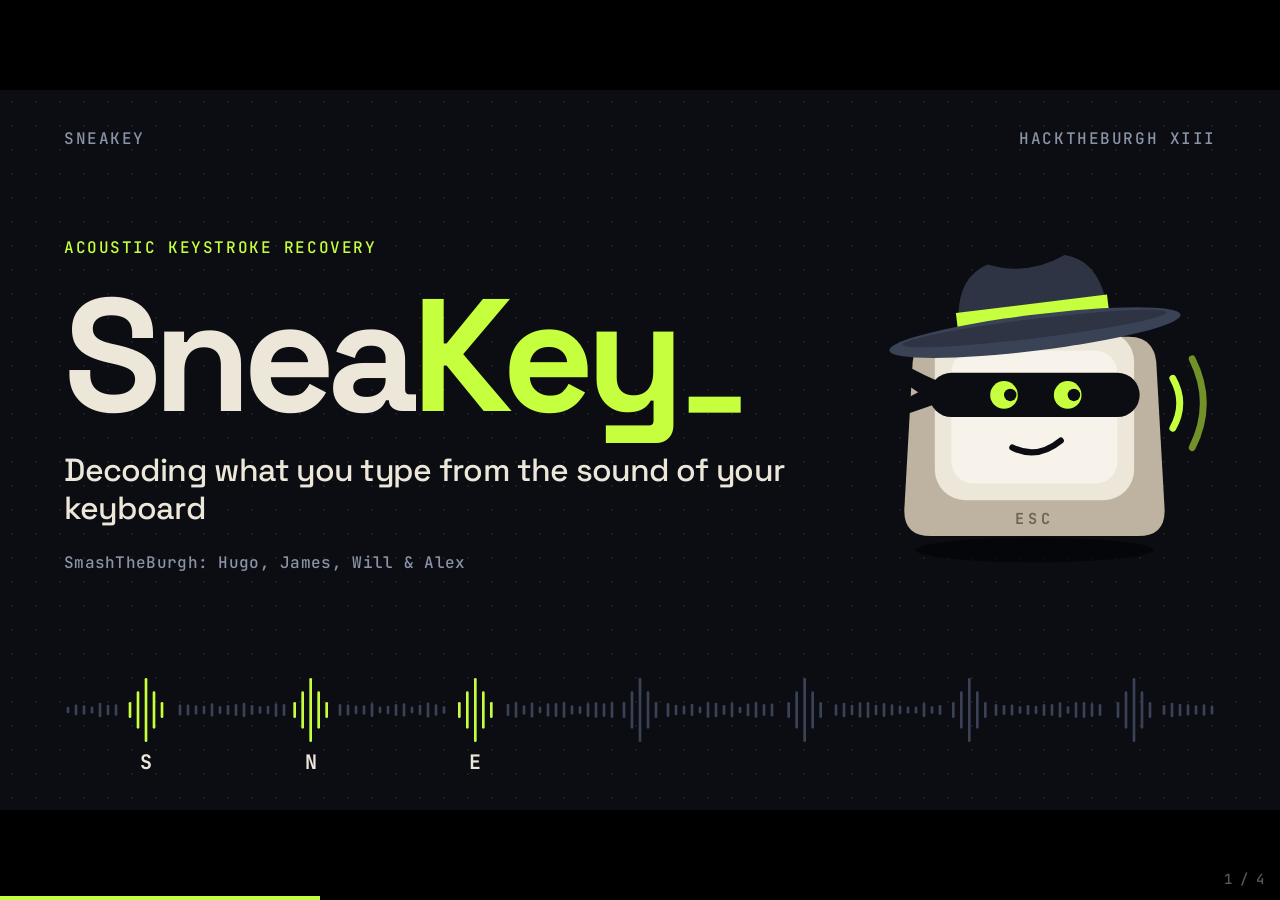
==== commit 76903af9: "Highlight the 82% top-5 row on accuracy slide Co-Authored-By: Claude Opus 5.5 <noreply@anthropic.com" ====
--- a/presentation/index.html
+++ b/presentation/index.html
@@ -252,7 +252,7 @@
           <figcaption>Each peak is a sudden burst of new sound. Peaks that clear the dashed line become clicks.</figcaption>
         </div>
         <div class="hw-panel" data-step="2">
-          <p class="lbl lime">INSIDE STEP 02 · THE GBDT FILTER</p>
+          <p class="lbl lime">INSIDE STEP 02 · GRADIENT-BOOSTED DECISION TREE FILTER</p>
         <svg viewBox="0 0 720 330" width="100%" role="img" aria-label="Bar chart of press scores per click; bars above the 0.35 threshold are kept">
           <line x1="30" y1="270" x2="700" y2="270" stroke="#3A4256" stroke-width="2"/>
           <rect x="40" y="68" width="30" height="202" rx="4" fill="#C6FF3D"/><text x="55" y="296" text-anchor="middle" font-family="JetBrains Mono, monospace" font-size="17" font-weight="700" fill="#C6FF3D">P</text><rect x="88" y="230" width="30" height="40" rx="4" fill="#3A4256"/><text x="103" y="296" text-anchor="middle" font-family="JetBrains Mono, monospace" font-size="17" font-weight="700" fill="#8A93A6">R</text><rect x="137" y="92" width="30" height="178" rx="4" fill="#C6FF3D"/><text x="152" y="296" text-anchor="middle" font-family="JetBrains Mono, monospace" font-size="17" font-weight="700" fill="#C6FF3D">P</text><rect x="185" y="222" width="30" height="48" rx="4" fill="#3A4256"/><text x="200" y="296" text-anchor="middle" font-family="JetBrains Mono, monospace" font-size="17" font-weight="700" fill="#8A93A6">R</text><rect x="234" y="252" width="30" height="18" rx="4" fill="#3A4256"/><text x="249" y="296" text-anchor="middle" font-family="JetBrains Mono, monospace" font-size="17" font-weight="700" fill="#8A93A6">N</text><rect x="282" y="107" width="30" height="163" rx="4" fill="#C6FF3D"/><text x="297" y="296" text-anchor="middle" font-family="JetBrains Mono, monospace" font-size="17" font-weight="700" fill="#C6FF3D">P</text><rect x="331" y="180" width="30" height="90" rx="4" fill="#C6FF3D"/><text x="346" y="296" text-anchor="middle" font-family="JetBrains Mono, monospace" font-size="17" font-weight="700" fill="#C6FF3D">R</text><rect x="379" y="76" width="30" height="194" rx="4" fill="#C6FF3D"/><text x="394" y="296" text-anchor="middle" font-family="JetBrains Mono, monospace" font-size="17" font-weight="700" fill="#C6FF3D">P</text><rect x="428" y="244" width="30" height="26" rx="4" fill="#3A4256"/><text x="443" y="296" text-anchor="middle" font-family="JetBrains Mono, monospace" font-size="17" font-weight="700" fill="#8A93A6">R</text><rect x="476" y="237" width="30" height="33" rx="4" fill="#3A4256"/><text x="491" y="296" text-anchor="middle" font-family="JetBrains Mono, monospace" font-size="17" font-weight="700" fill="#8A93A6">N</text><rect x="525" y="118" width="30" height="152" rx="4" fill="#C6FF3D"/><text x="540" y="296" text-anchor="middle" font-family="JetBrains Mono, monospace" font-size="17" font-weight="700" fill="#C6FF3D">P</text><rect x="573" y="215" width="30" height="55" rx="4" fill="#3A4256"/><text x="588" y="296" text-anchor="middle" font-family="JetBrains Mono, monospace" font-size="17" font-weight="700" fill="#8A93A6">R</text><rect x="622" y="61" width="30" height="209" rx="4" fill="#C6FF3D"/><text x="637" y="296" text-anchor="middle" font-family="JetBrains Mono, monospace" font-size="17" font-weight="700" fill="#C6FF3D">P</text><rect x="670" y="226" width="30" height="44" rx="4" fill="#3A4256"/><text x="685" y="296" text-anchor="middle" font-family="JetBrains Mono, monospace" font-size="17" font-weight="700" fill="#8A93A6">R</text>
@@ -265,7 +265,7 @@
           <figcaption>A tree model scores 13 traits per click. Presses score high; releases and noise are dropped.</figcaption>
         </div>
         <div class="hw-panel" data-step="3">
-          <p class="lbl lime">INSIDE STEP 03 · THE SVM</p>
+          <p class="lbl lime">INSIDE STEP 03 · SUPPORT VECTOR MACHINE</p>
         <svg viewBox="0 0 720 330" width="100%" role="img" aria-label="Illustration of an SVM boundary separating sound fingerprints of the T key from the H key">
           <path d="M300,40 C360,110 300,190 390,300" fill="none" stroke="#EDE7DA" stroke-width="3"/>
           <path d="M262,40 C322,110 262,190 352,300" fill="none" stroke="#8A93A6" stroke-width="2" stroke-dasharray="6 6"/>
@@ -324,9 +324,9 @@
       <tr><th style="width:44%">What we measured</th><th style="width:18%;color:var(--lime)">Accuracy</th><th style="width:38%">What it means</th></tr>
       <tr><td>Random guessing</td><td>2%</td><td>1 in 46 keys</td></tr>
       <tr><td>Always guess Space</td><td>16%</td><td>The most common key</td></tr>
-      <tr class="hit"><td>From the recording alone</td><td>50%</td><td>About half of all keys right</td></tr>
+      <tr><td>From the recording alone</td><td>50%</td><td>About half of all keys right</td></tr>
       <tr><td>When the click is found correctly</td><td>66%</td><td>More than half named right</td></tr>
-      <tr><td>Right key in its top 5 guesses</td><td>82%</td><td>About 4 in 5, out of 46 keys</td></tr>
+      <tr class="hit"><td>Right key in its top 5 guesses</td><td>82%</td><td>About 4 in 5, out of 46 keys</td></tr>
     </table>
     <p class="body anim" style="width:1250px;--d:.3s">Tested key by key on a typing session the model never saw: <b>1,045</b> presses, <b>519</b> found and named correctly.</p>
   </div>
